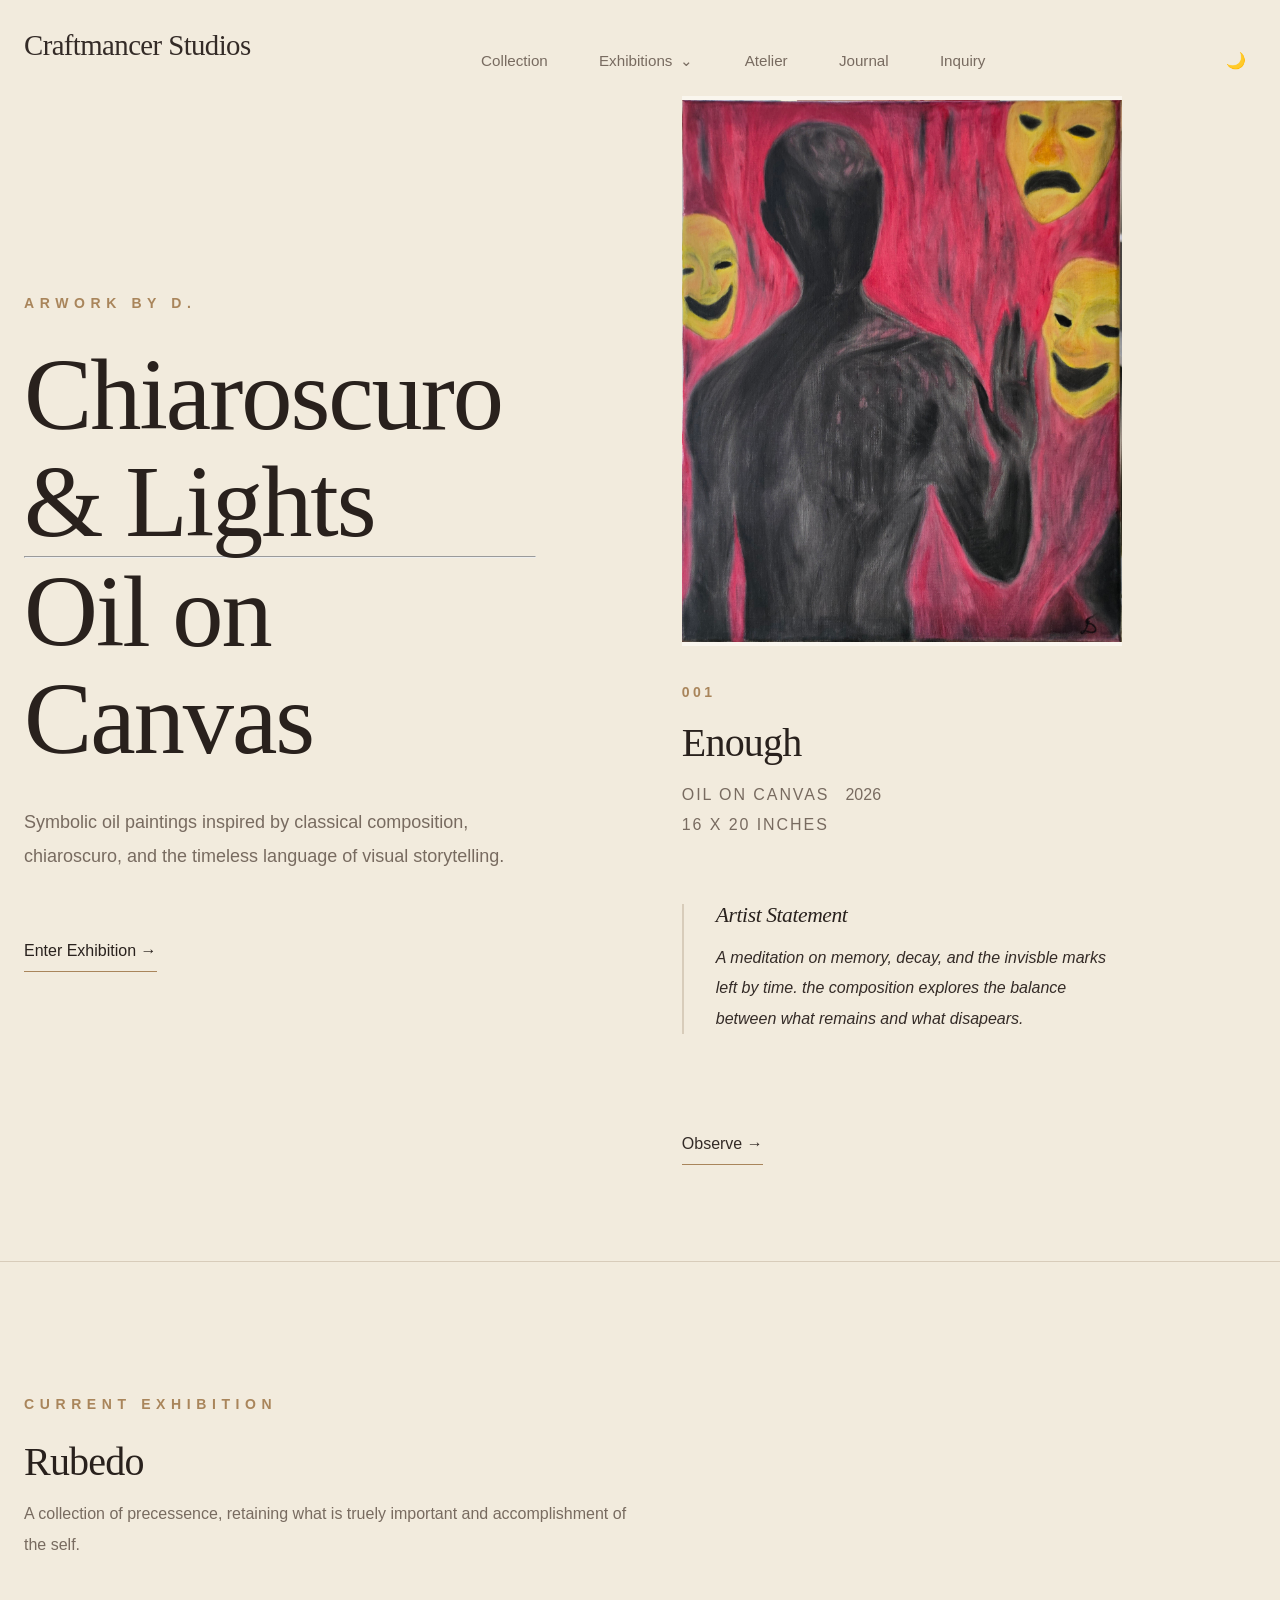
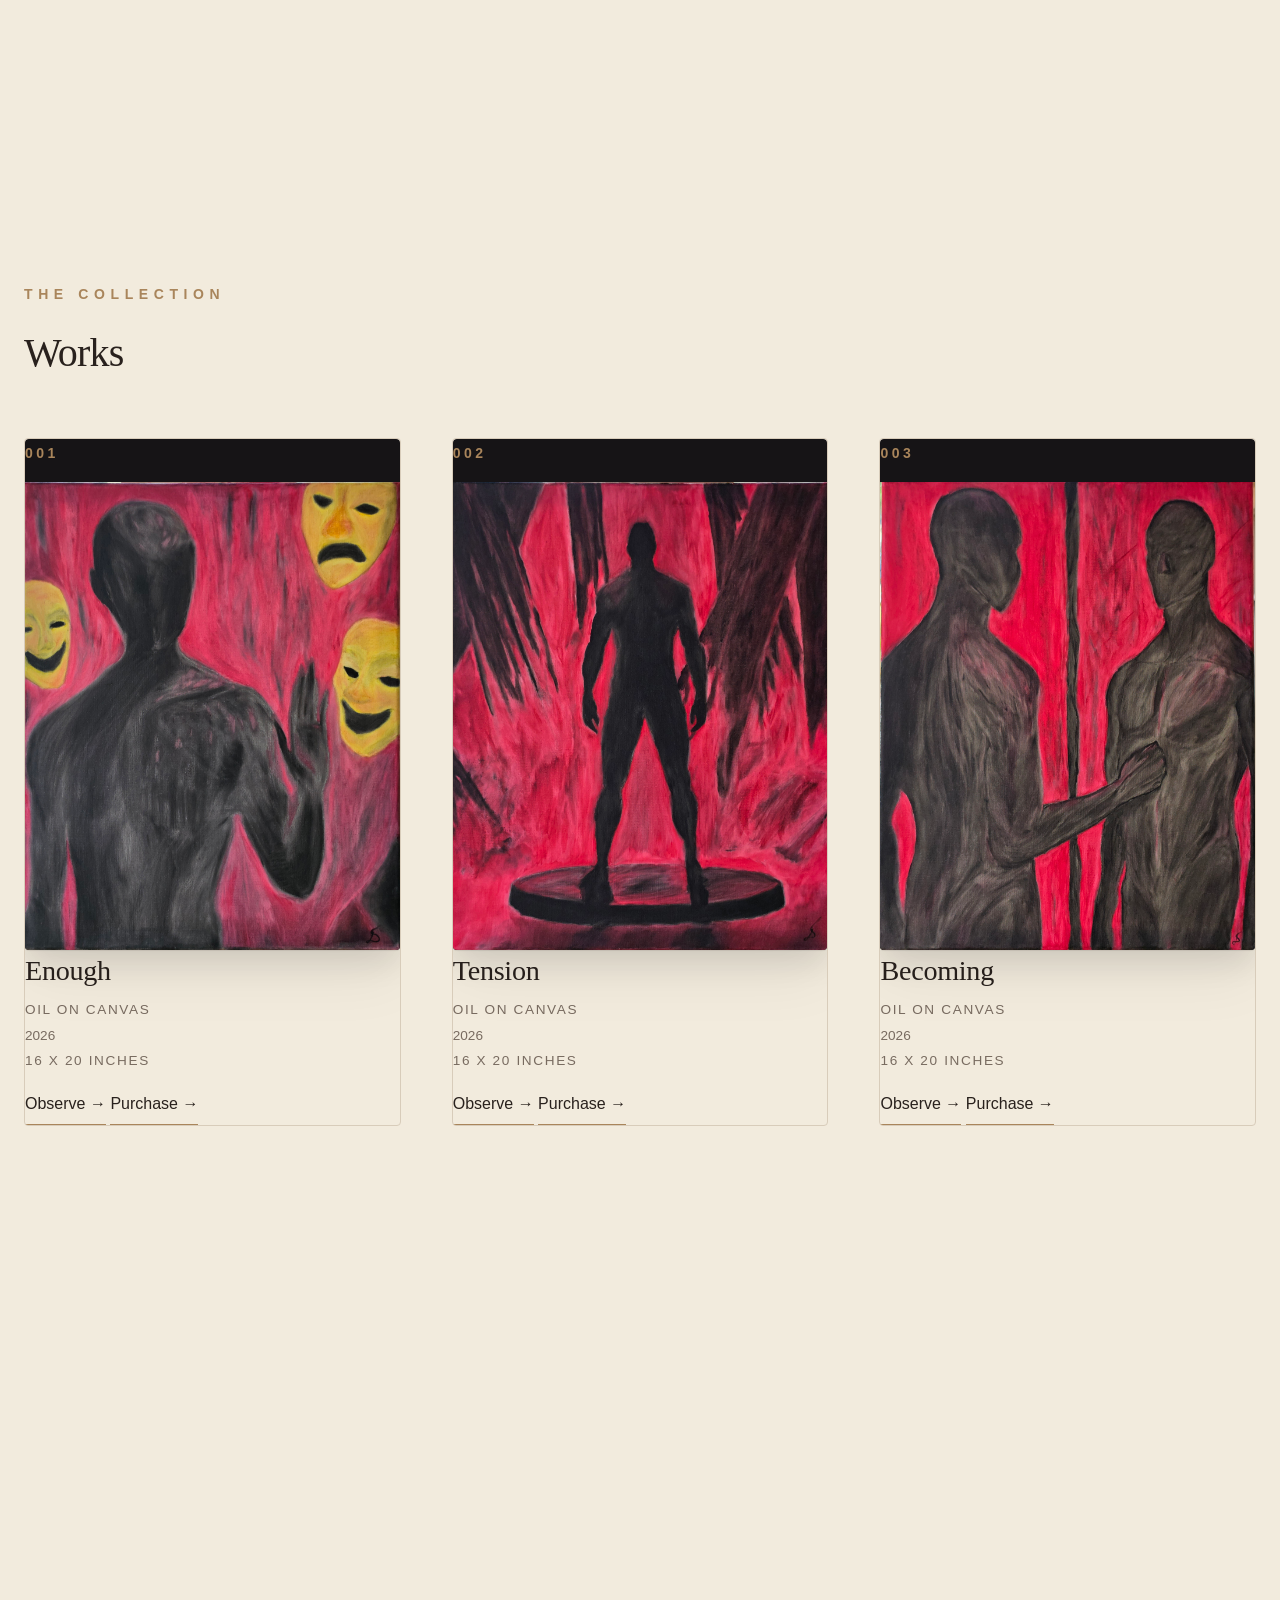
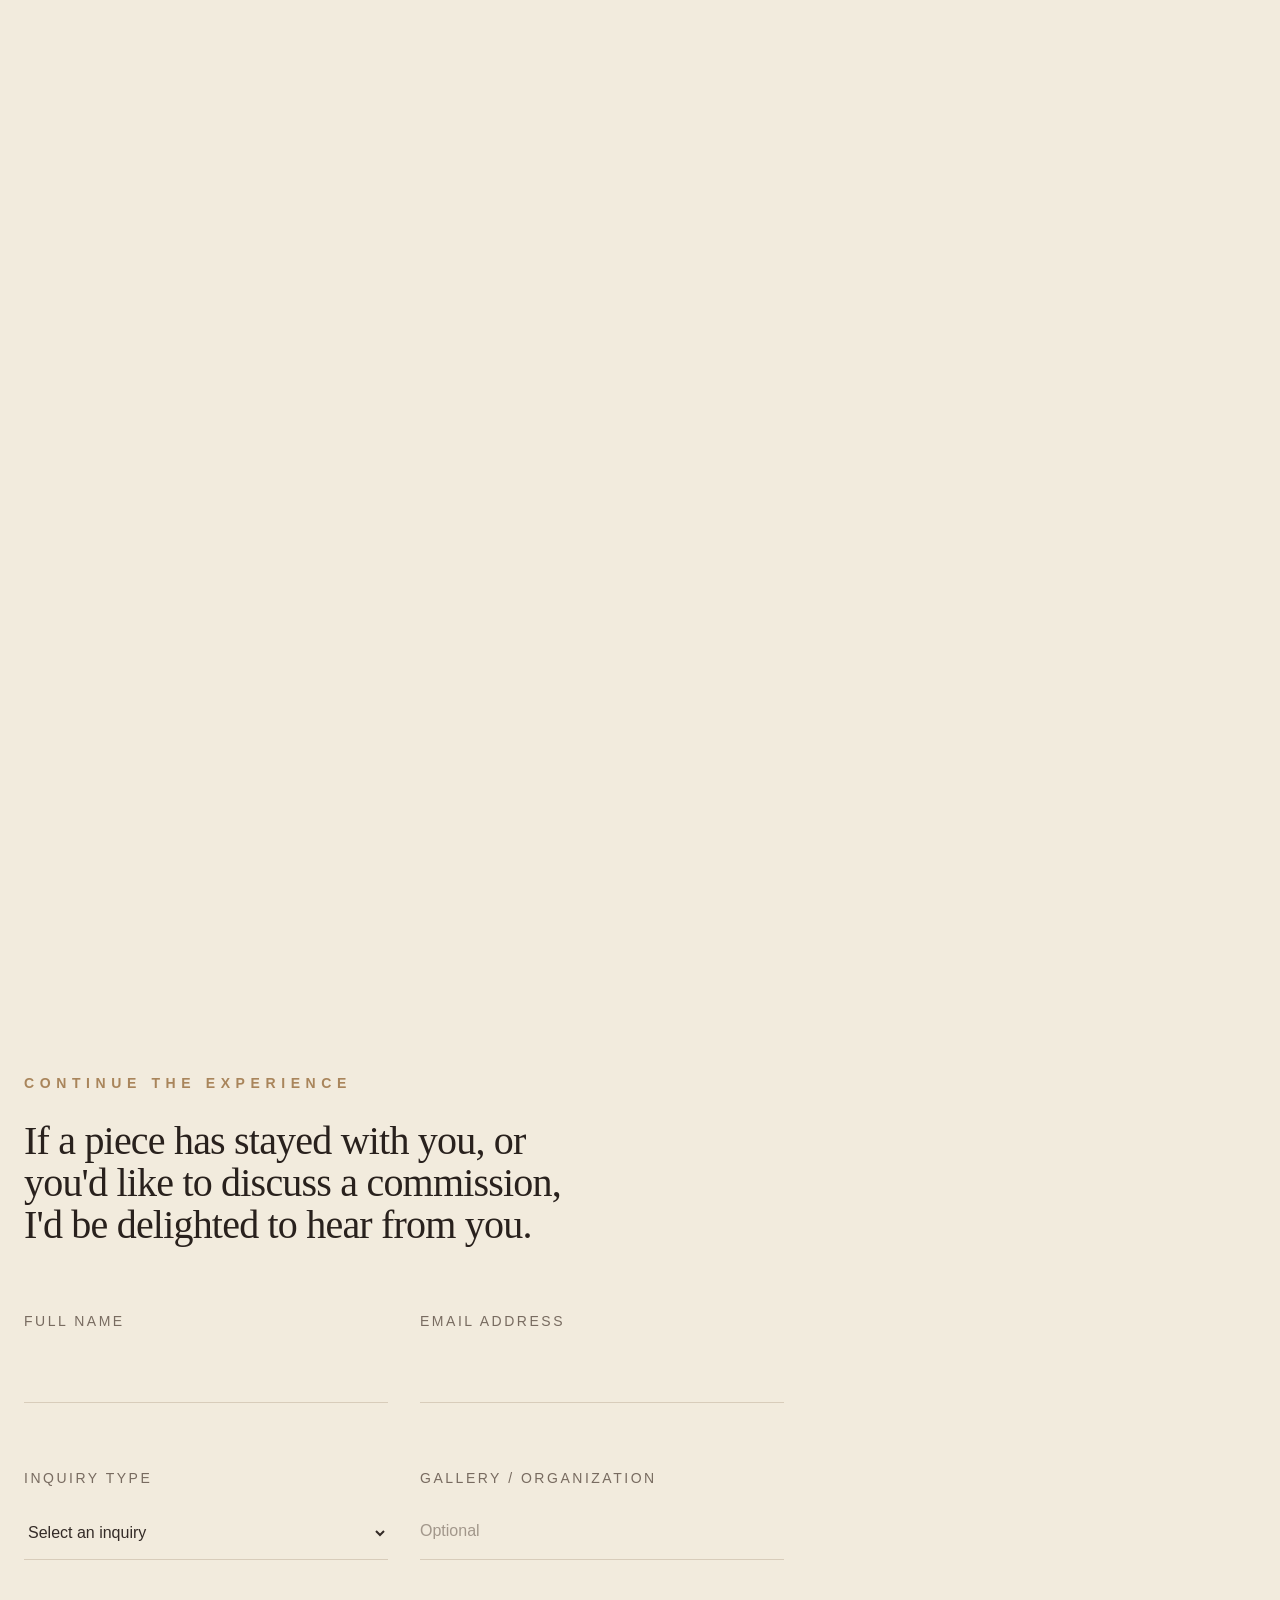
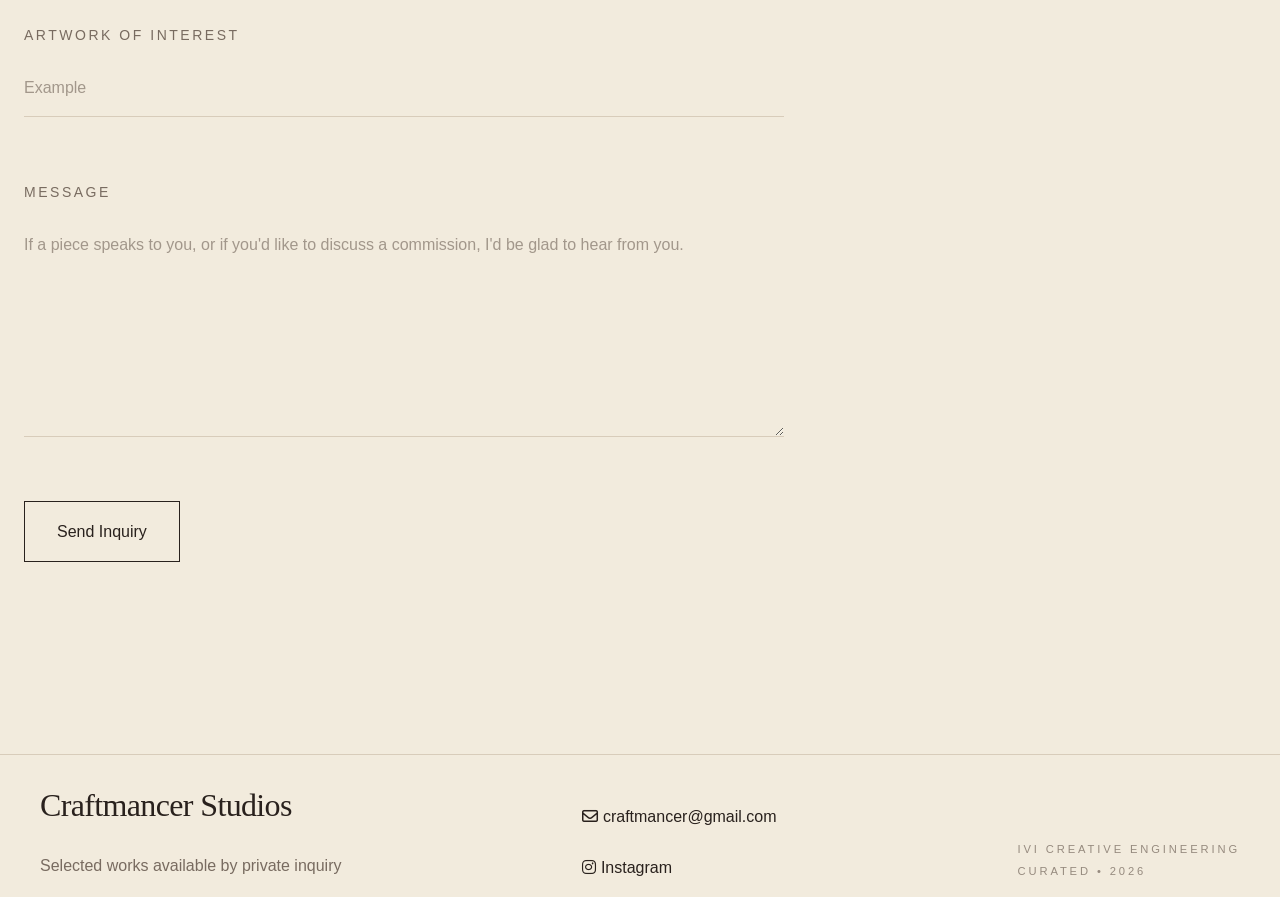
==== index.html @ e589e78c "replaced entire section with rectefied arrival and database drive data secitons. it was missing corr" ====
<!DOCTYPE html>
<html lang="en">
<head>
    <meta charset="UTF-8">
    <meta name="viewport" content="width=device-width, initial-scale=1.0">
    <title>Craftmancer Studios</title>

    <meta
        name="description"
        content="Craftmancer Studios is a digital atelier presenting symbolic oil paintings, chiaroscuro studies, and timeless visual compositions."
        >

        <meta rel="theme-color" content="#edede9">

        <link rel="preconnect" href="https://fonts.googleapis.com">
        <link
        rel="preconnect"
        ref="https:fonts.gstatic.com"
        crossorigin
        >

        <link rel="icon" href="./assets/favicon.png">

        <link
            href="https://fonts.googleapis.com/css2?family=Cormorant+Garamond:wght@300;400;500;600;700&family=Inter:wght@300;400;500;600&display=swap"
            re="stylesheet">

            <link rel="stylesheet" href="style.css">

            <!-- Font Awsome CDN -->

            <link rel="stylesheet"
            href="https://cdnjs.cloudflare.com/ajax/libs/font-awesome/6.5.1/css/all.min.css" >

</head>
<body>

<!-- Header Navigation -->

<header class="site-header">

    <nav
    class="navigation container"
    aria-label="Primary Navigation"
>

    <a href="#" class="logo">
        Craftmancer Studios
    </a>


    <ul
        class="nav-links"
        id="primary-navigation"
    >

        <li>
            <a href="#collection">
                Collection
            </a>
        </li>

        <!-- Nav Exhibitinos Drop Down-->
        <li class="nav-dropdown">

            <button
                type="button"
                class="nav-dropdown-toggle"
                aria-expanded="false"
                aria-controls="exhibition-dropdown"
            >
                Exhibitions
                <span aria-hidden="true">⌄</span>
            </button>

            <ul
                class="nav-dropdown-menu"
                id="exhibition-dropdown"
                hidden
            >
            </ul>

        </li>


        <li>
            <a href="#atelier">
                Atelier
            </a>
        </li>

        <li>
            <a href="#journal">
                Journal
            </a>
        </li>

        <li>
            <a href="#inquiry">
                Inquiry
            </a>
        </li>

    </ul>


    <div class="navigation-actions">

        <button
            class="menu-toggle"
            type="button"
            aria-label="Open navigation menu"
            aria-expanded="false"
            aria-controls="primary-navigation"
        >
            <span aria-hidden="true">☰</span>
        </button>


        <button
            class="theme-toggle"
            type="button"
            aria-label="Switch to dark mode"
        >
            🌙
        </button>

    </div>

</nav>

</header>

<main>

    <!-- Arrival -->

<section class="arrival" aria-labelledby="arrival-title">

    <div class="container arrival-layout">

        <!-- Studio Introduction -->

        <div class="arrival-content">

            <p class="eyebrow">
                Arwork By D.
            </p>

            <h1 id="arrival-title">
                Chiaroscuro
                <br>
                &amp; Lights
                <br>
                <hr>
                <span>Oil on Canvas</span>
            </h1>

            <p class="intro">
                Symbolic oil paintings inspired by classical composition,
                chiaroscuro, and the timeless language of visual storytelling.
            </p>

            <a
                href="#collection"
                class="text-link"
            >
                Enter Exhibition →
            </a>

        </div>

        <!-- Database-Driven Featured Artwork -->

        <div class="featured-work">

            <article
                class="featured-piece artwork-entry"
                id="featured-artwork"
            >

                <figure class="artwork-image">

                    <img
                        src=""
                        alt=""
                        loading="lazy"
                    >

                </figure>

                <div class="artwork-details">

                    <p class="catalog-number"></p>

                    <h2 id="featured-title"></h2>

                    <p class="artwork-meta">

                        <span class="medium"></span>

                        <span class="year"></span>

                    </p>

                    <p class="dimensions"></p>

                    <aside class="artist-statement">

                        <h3>
                            Artist Statement
                        </h3>

                        <p></p>

                    </aside>

                    <button
                        type="button"
                        class="text-link observe-work"
                    >
                        Observe →
                    </button>

                </div>

            </article>

        </div>

    </div>

</section>

<!-- Current Exhibition -->

    <section class="exhibition" aria-labelledby="exhibition-title">

        <div class="container">

            <header class="section-header">

                <p class="eyebrow">
                    Current Exhibition
                </p>

                <h2 id="exhibition-title">
                    Rubedo
                </h2>

                <p>
                    A collection of precessence,
                    retaining what is truely important and
                    accomplishment of the self.
                </p>

            </header>

        </div>

    </section>

    <!-- Collection -->

    <section id="collection" class="collection" aria-labelledby="collection-title" >

        <div class="container">

            <header class="section-header">

                <p class="eyebrow">
                    The Collection
                </p>

                <h2 id="collection-title">
                    Works
                </h2>

            </header>

            <!-- Artwork cards are generated by script.js -->
            <div class="collection-grid"></div>

        </div>

        </section>

        <!-- Atelier -->

        <section id="atelier" class="atelier" aria-labelledby="atelier-title" >

            <div class="container split-layout">

                <figure>

                    <img
                        src="./assets/images/AterilerDemo.jpeg"
                        alt="Artist studio with natural light"
                        loading="lazy"
                    >

                </figure>


                <div>

                    <p class="eyebrow">
                        The Atelier
                    </p>

                    <h2 id="atelier-title">
                        Where light meets chiaroscuro symbolism.
                    </h2>

                    <p>
                        Craftmancer Studios explores the relationship
                        between human experience, classical technique,
                        and visual storytelling.

                        Each composition begins with observation,
                        patience, and intention.
                    </p>

                </div>

            </div>

            </section>

            <!-- Digital Exhibition Viewer -->

            <div class="exhibition-viewer" role="dialog" aria-modal="true" aria-hidden="true" aria-labelledby="viewer-title" >

                <button
                    class="viewer-close"
                    type="button"
                    aria-label="Close artwork viewer"
                >
                    ×
                </button>


                <button
                    class="viewer-prev"
                    type="button"
                    aria-label="Previous artwork"
                >
                    ←
                </button>


                <figure class="viewer-artwork">

                    <img
                        src=""
                        alt=""
                    >


                    <figcaption>

                        <h2
                            class="viewer-title"
                            id="viewer-title"
                        ></h2>


                        <p class="viewer-medium"></p>


                        <p class="viewer-description"></p>


                        <div class="viewer-inquiry">

                            <a
                                href="#"
                                class="text-link purchase-link viewer-purchase"
                                target="_blank"
                                rel="noopener noreferrer"
                            >
                                Purchase →
                            </a>


                            <a
                                href="#inquiry"
                                class="text-link inquiry-link"
                            >
                                Own This Piece
                            </a>

                        </div>

                    </figcaption>

                </figure>


                <button
                    class="viewer-next"
                    type="button"
                    aria-label="Next artwork"
                >
                    →
                </button>

                </div>

        <!-- Practice -->

        <section class="practice" aria-labelledby="practice-title" >

            <div class="container">

                <header class="section-header">

                    <p class="eyebrow">
                        Practice
                    </p>

                    <h2 id="practice-title">
                        Artistic Disciplines
                    </h2>

                </header>


                <ul class="practice-list">

                    <li>
                        Oil Painting
                    </li>

                    <li>
                        Chiaroscuro
                    </li>

                    <li>
                        Symbolism
                    </li>

                    <li>
                        Classical Studies
                    </li>

                </ul>

            </div>

            </section>

    <!-- Journal -->

    <section id="journal" class="journal" aria-labelledby="journal-title" >

        <div class="container">

            <header class="section-header">

                <p class="eyebrow">
                    Journal
                </p>

                <h2 id="journal-title">
                    Studio Notes
                </h2>

            </header>


            <div class="journal-grid">

                <article>

                    <h3>
                        On Light
                    </h3>

                    <p>
                        Exploring contrast, atmosphere,
                        and visual perception.
                    </p>

                </article>


                <article>

                    <h3>
                        On Silence
                    </h3>

                    <p>
                        The relationship between absence
                        and meaning.
                    </p>

                </article>


                <article>

                    <h3>
                        On Composition
                    </h3>

                    <p>
                        The structure behind symbolic imagery.
                    </p>

                </article>

            </div>

        </div>

        </section>

        <!-- Contact / Inquiry -->

        <section id="inquiry" class="inquiry" aria-labelledby="inquiry-title" >

            <div class="container">

                <header class="section-header">

                    <p class="eyebrow">
                        Continue the Experience
                    </p>

                    <h2 id="inquiry-title">
                        If a piece has stayed with you,
                        or you'd like to discuss a commission,
                        I'd be delighted to hear from you.
                    </h2>

                </header>


                <form
                    class="contact-form"
                    action="https://formspree.io/f/xdabpana"
                    method="POST"
                >

                    <input
                        type="hidden"
                        name="_subject"
                        value="New Inquiry — Craftmancer Studios"
                    >

                    <input
                        type="hidden"
                        name="_language"
                        value="en"
                    >


                    <div class="form-row">

                        <div class="form-group">

                            <label for="name">
                                Full Name
                            </label>

                            <input
                                type="text"
                                id="name"
                                name="name"
                                autocomplete="name"
                                required
                            >

                        </div>


                        <div class="form-group">

                            <label for="email">
                                Email Address
                            </label>

                            <input
                                type="email"
                                id="email"
                                name="email"
                                autocomplete="email"
                                required
                            >

                        </div>

                    </div>


                    <div class="form-row">

                        <div class="form-group">

                            <label for="inquiry-type">
                                Inquiry Type
                            </label>

                            <select
                                id="inquiry-type"
                                name="Inquiry Type"
                                required
                            >

                                <option value="">
                                    Select an inquiry
                                </option>

                                <option value="Commission Request">
                                    Commission Request
                                </option>

                                <option value="Gallery Exhibition">
                                    Gallery Exhibition
                                </option>

                                <option value="Collaboration">
                                    Collaboration
                                </option>

                                <option value="General Inquiry">
                                    General Inquiry
                                </option>

                            </select>

                        </div>


                        <div class="form-group">

                            <label for="organization">
                                Gallery / Organization
                            </label>

                            <input
                                type="text"
                                id="organization"
                                name="organization"
                                placeholder="Optional"
                            >

                        </div>

                    </div>


                    <div class="form-group">

                        <label for="artwork">
                            Artwork of Interest
                        </label>

                        <input
                            type="text"
                            id="artwork"
                            name="artwork"
                            placeholder="Example"
                            readonly
                        >

                    </div>


                    <div class="form-group">

                        <label for="message">
                            Message
                        </label>

                        <textarea
                            id="message"
                            name="message"
                            rows="7"
                            placeholder="If a piece speaks to you, or if you'd like to discuss a commission, I'd be glad to hear from you."
                            required
                        ></textarea>

                    </div>


                    <button
                        type="submit"
                        class="contact-submit"
                    >
                        Send Inquiry
                    </button>

                </form>

            </div>

        </section>

</main>

<!-- Footer -->

<footer class="site-footer">

    <div class="container footer-inner">


        <div class="footer-main">

            <h2 class="footer-logo">
                Craftmancer Studios
            </h2>

            <p class="footer-copy">
                Selected works available by private inquiry
            </p>

        </div>


        <div class="footer-contact">

            <a
                href="mailto:craftmancer@gmail.com"
                class="footer-email"
            >
                <i class="fa-regular fa-envelope"></i>
                craftmancer@gmail.com
            </a>


            <a
                href="https://instagram.com/craftmancerstudios"
                class="footer-social"
                target="_blank"
                rel="noopener noreferrer"
            >
                <i class="fa-brands fa-instagram"></i>
                Instagram
            </a>

        </div>


        <div class="footer-signature">

            <p class="engineering">
                IVI Creative Engineering
            </p>

            <p class="edition">
                Curated • 2026
            </p>

        </div>

    </div>

    </footer>

    <script src="https://cdn.jsdelivr.net/npm/@supabase/supabase-js@2"></script>
    <script src="./supabase-test.js"></script>
    <script src="script.js"></script>

    <!-- ================================================== END OF EXHIBITION Thank you for visiting Craftmancer Studios. ================================================== -->

    </body>

    </html>
---- style.css ----
/* =====================================================

    CRAFTMANCER STUDIOS
    Digital Exhibition Stylesheet
    Version 2.0

    ----------------------------------------------------

    Every visual decision should support the artwork.

    Nothing should compete for attention.

    Light guides the eye.
    Shadow creates depth.
    Space encourages reflection.

    The visitor should leave with the same feeling
    as quietly exiting a gallery.

    Crafted by

    IVI Creative Engineering

===================================================== */

/* =====================================================
    {kept for tempalte usage}
   ARTISTIC SHAM
   Natural Light Atelier
   Main Stylesheet
===================================================== */


/* =====================================================
   FOUNDATIONS

   The visual language draws inspiration from
   museum walls, natural linen, aged paper,
   charcoal, and classical oil paintings
   illuminated by soft daylight.

   These variables establish the atmosphere
   carried throughout the exhibition.
===================================================== */



/* =====================================================
   VARIABLES
===================================================== */

:root {

    /* ==========================================
       MATERIAL PALETTE
    ========================================== */

    /* Colors */

    /* Museum Wall */
    --bg: #F2EBDD;

    /* Soft Ivory */
    --surface: #FAF6EE;

    /* Aged Limestone */
    --surface-alt: #E5D9C8;

    /* Deep Walnut Ink */
    --text: #342B27;

    /* Muted Graphite */
    --text-light: #786B60;

    /* Dark Walnut */
    --heading: #29211D;

    /* Antique Bronze */
    --accent: #A9855B;

    /* Weathered Bronze */
    --accent-hover: #8D6B4D;

    /* Natural Frame */
    --border: #D8CCBA;


    /* ==========================================
       TYPOGRAPHY
    ========================================== */

    --font-heading:
        "Cormorant Garamond",
        serif;

    --font-body:
        "Inter",
        sans-serif;


    /*
        Modular Type Scale

        Calm hierarchy.

    */

    --fs-xs: .875rem;
    --fs-sm: 1rem;
    --fs-md: 1.125rem;
    --fs-lg: 1.5rem;
    --fs-xl: 2.5rem;
    --fs-display: clamp(3.5rem, 8vw, 6.5rem);

    /* ==========================================
       SPACING SYSTEM

       Spacious layouts encourage contemplation.
    ========================================== */

    --space-xs: .5rem;
    --space-sm: 1rem;
    --space-md: 2rem;
    --space-lg: 4rem;
    --space-xl: 8rem;
    --space-xxl: 12rem;

    /* ==========================================
       LAYOUT
    ========================================== */

    --container: 1280px;

    --content-width: 760px;

    --reading-width: 68ch;



    /* ==========================================
       MOTION

       Movement should feel patient.
       Never hurried.
    ========================================== */

    --transition-fast: 250ms ease;

    --transition:
        400ms ease;

    --transition-slow:
        700ms ease;

        /* ==========================================
       ELEVATION

       Paintings possess weight.
       Shadows remain restrained.
    ========================================== */

    --shadow-soft:
    0 10px 30px
    rgba(34,30,34,.08);

--shadow-gallery:
    0 20px 60px
    rgba(34,30,34,.10);

    /* ==========================================
       BORDER RADIUS

       Kept intentionally subtle.
    ========================================== */

    --radius-sm: .25rem;

    --radius-md: .5rem;

}


/* =====================================================
   EVENING EXHIBITION aka DARK THEME

   The gallery after sunset.

   Preserve the warmth of the collection while
   allowing the artwork to emerge from deeper,
   quieter surroundings.

   Dark mode should never feel synthetic.
===================================================== */

[data-theme="dark"] {

    /* ==============================================
        MATERIAL PALETTE
    ================================================*/

    /* Gallery Interior */
    --bg: #1d1a20;

    /* Charcoal Canvas */
    --surface: #2a2431;

    /* Weathered Walnu */
    --surface-alt: #3b3245;

    /* Soft Linen */
    --text: #f3ede6;

    /* Aged Paper */
    --text-light: #cfc4b9;

    /* Ivory */
    --heading: #ffffff;

    /* Antique Gold */
    --accent: #d8b25c;

    /* Burnished Copper */
    --accent-hover: #bf8752;

    /* Dark Frame */
    --border: #453a52;

    /* ==========================================
       ELEVATION
    ========================================== */

    --shadow-soft:
    0 15px 40px
    rgba(0,0,0,.30);

    --shadow-gallery:
    0 30px 80px
    rgba(0,0,0,.45);

}




/* =====================================================
   CANVAS PREPARATION aka RESET

   Establish a predictable Foundaiton before the exhibit
   begins.

   Remove browser inconsistencies while preserving
   accesibility and natural document flow.
===================================================== */

*,
*::before,
*::after {

    margin: 0;
    padding: 0;

    box-sizing: border-box;

}

html {

    scroll-behavior: smooth;
    -webkit-text-size-adjust: 100%;

}

body {

    min-height: 100vh;

    background: var(--bg);

    color: var(--text);

    font-family: var(--font-body);

    font-size: var(--fs-sm);

    line-height: 1.7;

    text-rendering: optimizeLegibility;

    -webkit-font-smoothing: antialiased;

    -moz-osx-font-smoothing: grayscale;

    overflow-x: hidden;

}

body.viewer-open {

    overflow: hidden;
}

img,
picture {
    display: block;

    max-width: 100%;

    height: auto;
}

svg {

    display: block;
}

a {
    color: inherit;

    text-decoration: none;
}

button,
input,
select,
textarea {

    font: inherit;

    color: inherit;

    background: none;

    border: none;

}

button {

    cursor: pointer;

}

textarea {

    resize: vertical;
}

ul,
ol {

    list-style: none;
}


/* =====================================================
   TYPOGRAPHY

   Typography establishes the rhythem of the exhibition.

   Classical serif headings provide elegance and
   permanance, while restrained sans-serif body copy
   offers clarity without competing for attention.

   Every line should encourage the visitor to slow down.
===================================================== */


h1,
h2,
h3,
h4 {

    font-family: var(--font-heading);

    color: var(--heading);

    font-weight: 500;

    line-height: 1.05;

    letter-spacing: -.02em;

    text-wrap: balance;

}



h1 {

    font-size: var(--fs-display);

    max-width: 10ch;

}



h2 {

    font-size: var(--fs-xl);

    margin-bottom: var(--space-sm);

}



h3 {

    font-size: var(--fs-lg);

}


/* ==========================================
   BODY COPY
========================================== */


p {

    max-width: var(--reading-width);

    color: var(--text-light);

    font-size: var(--fs-sm);

    line-height: 1.9;

}


/* ==========================================
   SMALL TEXT
========================================== */

small {

    font-size: var(--fs-xs);

    color: var(--text-light);

}



/* ==========================================
   EXHIBITION LABELS
========================================== */

.eyebrow {

    display: inline-block;

    color:var(--accent);

    font-weight: 600;

    letter-spacing:.35rem;

    font-size: var(--fs-xs);

    margin-bottom:1.5rem;

    text-transform: uppercase;

}

/* ==========================================
   LINKS
========================================== */

a {

    transition:

        color var(--transition),

        opacity var(--transition);

}

a:hover {

    color: var(--accent);
}





/* ==========================================
   TEXT SELECTION
========================================== */

::selection {
    background: var(--accent);

    color: var(--heading);
}


/* ==========================================
   CATALOG DETAILS

   Quiet supporting information inspired by
   museum placards.
========================================== */

.catalog-number,
.medium,
.dimensions,
.viewer-medium {

    font-size: var(--fs-xs);

    letter-spacing: .12em;

    text-transform: uppercase;

    color: var(--text-light);

}

.artist-statement {

    font-style: italic;

    color: var(--text);

    border-left: 2px solid var(--border);

    padding-left: var(--space-md);
}



/* =====================================================
   LAYOUT

   Establish the physcial rythem of the exhibition.

   Generous spacing, restrained widths, and
   thoughtful aligment allow each section to
   breathe without competing for attention.

   The layout should feel architectural rather
   than decorative.
===================================================== */


/* ==========================================
   CONTAINER

   Every exhibition shares the same visual frame.
========================================== */

.container {

    width:min(
        calc(100% - 3rem),
        var(--container)
    );

    margin-inline: auto;

}



/* ==========================================
   SECTION RHYTHM

   Space is part of the exhibition.
   Every section deserves room to breathe.
========================================== */

section {

    position: relative;

    padding: var(--space-xl) 0;

}

/*

Certain sections deserve additional breathing room.

*/

.arrival,
.inquiry {

    padding-block: var(--space-xxl)
}


/*

The Disclosing signature should quietly
dissolve into the end of the page.

*/

.site-footer {

    padding: var(--space-sm)
    0
    var(--space-sm);

}


/* ==========================================
   SECTION HEADERS
========================================== */

.section-header {

    margin-bottom: var(--space-lg);

    max-width: 42rem;

}

.section-header h2 {

margin-bottom: var(--space-sm);

}



/* ==========================================
   READING WIDTH

   Long-form text should remain comfortable
   regardless of screen size.
========================================== */

.intro,
.artist-statement p,
.journal p,
.contact-subtext {

    max-width: var(--reading-width);

}


/* ==========================================
   SPLIT LAYOUT

   Used where artwork and narrative exist
   together in equal conversation.
========================================== */

.split-layout {

    display:grid;

    grid-template-columns:

        repeat(2, minmax(0,1fr));

    gap: clamp(
        3rem,
        6vw,
        8rem
    );

    align-items: center;

}



/* ==========================================
   GRID HELPERS
========================================== */

.collection-grid,
.journal-grid {

    display: grid;

    gap: var(--space-lg);
}


/* ==========================================
   CONTENT FLOW

   Consistent vertical rhythm throughout
   the exhibition.
========================================== */

.container > * + * {

    margin-top: var(--space-md);
}





/* =====================================================
   NAVIGATION

   Quiet guidance.

   The navigation remains present without
   competing for the exhibition itself.

   It should feel archetectural rather than
   decorative. Always available never demanding.
===================================================== */




/* ==========================================
   SITE HEADER
========================================== */

.site-header {

    position:fixed;

    inset: 0 0 auto 0;

    z-index:1000;

    transition:

    background-color var(--transition),

    border-color var(--transition),

    backdrop-filter var(--transition);

}


/*
    The header quietly separates itself
    from the artwork as the visitor scrolls.
*/

.site-header.scrolled {
    background:

        color-mix(
            in srgb,
            var(--bg) 88%,
            transparent
        );

        backdrop-filter: blur(18px);

        border-bottom: 1px solid var(--border);
}



/* ==========================================
   NAVIGATION CONTAINER
========================================== */

.navigation {

    display: flex;

    justify-content: space-between;

    min-height: 90px;

    align-items:center;

}


/* ==========================================
   BRAND SIGNATURE
========================================== */

.logo {

    font-family: var(--font-heading);

    font-size: clamp(
        1.8rem,
        2vw,
        2.3rem
    );

    font-weight: 500;

    letter-spacing: -.02em;



}

.logo:hover {

    color: var(--accent);

}


/* ==========================================
   PRIMARY NAVIGATION
========================================== */

.nav-links {

    display:flex;

    align-items: center;

    gap: clamp(
        2rem,
        4vw,
        3.5rem
    );

}



.nav-links a {

    position: relative;

    color: var(--text-light);

    font-size: .95rem;


}


.nav-links a:hover {

    color: var(--heading);

}



/*
    A restrained udnderline inspired by
    gallery labels.

*/

.nav-links a::after {

    content:"";

    position:absolute;

    left: 0;

    bottom: -.5rem;

    width:0;

    height:1px;

    background:var(--accent);

    transition:var(--transition);

}



.nav-links a:hover::after,
.nav-links a:focus-visible::after {

    width:100%;

}

.navigation-actions {

    display: flex;

    align-items: center;

    gap: .75rem;
}


/* ==========================================
   EXHIBITION NAVIGATION DROPDOWN
========================================== */

.nav-dropdown {

    position: relative;

}

.nav-dropdown-toggle {

    display: flex;

    align-items: center;

    gap: .5rem;

    color: var(--text-light);

    font-size: .95rem;

    cursor: pointer;

    transition: color var(--transition);

}

.nav-dropdown-toggle:hover {

    color: var(--accent);

}

.nav-dropdown-menu {

    position: absolute;

    top: calc(100% + 1rem);

    left: 0;

    min-width: 240px;

    padding: .75rem 0;

    background: var(--bg);

    border: 1px solid var(--border);

    box-shadow: 0 12px 30px rgba(0, 0, 0, .12);

    z-index: 1000;

}

.nav-dropdown-menu[hidden] {

    display: none;

}

.nav-dropdown-menu li {

    list-style: none;

}

.nav-dropdown-menu a {

    display: block;

    padding: .7rem 1.25rem;

    color: var(--text-light);

    font-size: .9rem;

    transition:
        color var(--transition),
        background-color var(--transition);

}

.nav-dropdown-menu a:hover {

    color: var(--accent);

    background-color: rgba(0, 0, 0, .04);

}

.nav-dropdown-menu .view-all-exhibitions {

    margin-top: .5rem;

    padding-top: 1rem;

    border-top: 1px solid var(--border);

}


/* ==========================================
   MOBILE TOGGLE

   Hidden until smaller viewports.
========================================== */

.menu-toggle,
.theme-toggle {
    display: grid;

    place-items: center;

    width: 2.5rem;
    height: 2.75rem;

    color: var(--heading);

    border: 1px solid transparent;
    transition:
        color var(--transition),
        border-color var(--transition),
        background-color var(--transition);

}

.menu-toggle {

    display: none;

    font-size: 1.35rem;
}

.theme-toggle {

    font-size: 1rem;
}

.menu-toggle:hover,
.theme-toggle:hover {

    color: var(--accent);

    border-color: var(--border);
}





/* =====================================================
   ARRIVAL / HERO

   The exhibition begins here.

   Spacious typography restrained motion,
   and generous breathing room establish the
   rhythm carried throoughout the experience.

   Nothing competes for attention.
   The artwork has not yet appeared, only a
   promise of it.
===================================================== */



/* ==========================================
   ARRIVAL SECTION
========================================== */

.arrival {


    min-height: 100vh;

    display: flex;

    align-items: center;

    padding-block: clamp(6rem, 10vh, 8rem);

}

/*
    Arrival Editorial Layout
*/

.arrival-layout {

    display: grid;

    grid-template-columns:
        minmax(0, .85fr)
        minmax(0, 1.15fr);

    align-items: center;

    gap: calmp(
        3rem,
        7vw,
        8rem
    );
}

/*
    Studio Introduction
*/


.arrival-content {

    max-width: 34rem;

}


/* ==========================================
   INTRODUCTION
========================================== */


.intro {

    margin:
        var(--space-md)
        0
        var(--space-lg);

    max-width: 38rem;

    color: var(--text-light);

    font-size: var(--fs-md);

    line-height: 1.9;

}
/*
    Prevent the general Container spacing
    from pushing the featred artwork down.
*/

.arrival-layout > .featured-work {
    display: flex;

    justify-content: center;

    min-width: 0;

    margin-top: 0;

}


/* ==========================================
   EXHIBITION INVITATION

   A restrained call forward rather than
   a traditional call-to-action.
========================================== */

.text-link {

    display: inline-flex;

    align-items: center;

    gap:.75rem;

    padding-bottom: .4rem;

    border-bottom:

        1px solid var(--accent);

    color: var(--heading);


    transition:
        gap var(--transition),

        color var(--transition),

        border-color var(--transition);

}

.text-link:hover {

    gap: 1rem;

    color: var(--accent);
}

.text-link:hover::after {

    transform:

        translateX(.35rem);

}



/* =====================================================
   CURRENT EXHIBITION

   The visitor has entered the first gallery.

   Establish context before presenting inddividual
   works. Infromation is displayed with the quiet
   confidence of a museum placard.

   Every detail suppourts the artwork without
   competing for it.
===================================================== */


/* ==========================================
   EXHIBITION
========================================== */


.exhibition {

    border-top:

        1px solid var(--border);

}


/* ==========================================
   EXHIBITION DETAILS

   Museum-style catalog information.
========================================== */

.exhibition-details {

    display:flex;

    flex-wrap:wrap;

    gap: clamp(
        2rem,
        5vw,
        5rem
    );

    margin-top: var(--space-lg);


}

.exhibition-details div {
    min-width: 12rem;

}


.exhibition-details dt {

    margin-bottom: .5rem;

    color: var(--accent);

    font-size: var(--fs-xs);

    font-weight: 600;

    text-transform: uppercase;

    letter-spacing: .2em;

}



.exhibition-details dd {

    color: var(--heading);

    font-family: var(--font-heading);

    font-size: var(--fs-lg);

}


/* =====================================================
   FEATURED ARTWORK

   The exhibition's emotional center.

   One work is given pace to stand apart from
   the collection. Typography and composition
   remain restrained, allowing the painting to
   become the primary voice.

   Every element exists to suppourt observation.
===================================================== */


/* ==========================================
   FEATURED LAYOUT
========================================== */

.featured-piece {

    display: block;

    width: 100%;
}

/*
    Featured Artwork Image
*/

.artwork-image {

    width: 100%;

    aspect-ratio: 4 / 5;

    overflow: hidden;

    background: var(--surface);
}


/*
    Arrival Featured Image
*/

.arrival-layout .featured-piece {

    width: 100%;

    max-width: 440px;

    margin-inline: auto;

}

.arrival-layout .artwork-image {

    width: 100%;

    aspect-ratio: 4 / 5;

}



/*
    Featured Artwork Details
*/

.arrival-layout .artwork-image img {

    display: block;

    width: 100%;

    height: 100%;

    object-fit: contain;

    transition: transform 900ms ease;

}

.featured-piece .artwork-details {

    padding-top: var(--space-md);
}

.featured-piece .artists-statement {

    margin: var(--space-md) 0;
}



/*
    Artowrork Interaction
    
    The painting should feel alive,
    never animated.
*/

.artwork-image:hover img {

    transform: scale(1.02);

}



/* ==========================================
   EXHIBITION LABELS
========================================== */

.catalog-number {

    display: inline-block;

    margin-bottom: var(--space-sm);

    color:var(--accent);

    font-size: var(--fs-xs);

    font-weight: 600;

    letter-spacing: .25em;

    text-transform: uppercase;

}

.artwork-meta {

    display: flex;

    flex-wrap: wrap;

    gap: .5rem 1rem;
}

.medium,
.dimensions {

    color: var(--text-light);

    font-size: var(--fs-sm);

}

/* ==========================================
   ARTIST STATEMENT

   Inspired by museum catalogue essays.
========================================== */


.artist-statement {

    margin: var(--space-lg)
    0;

}



.artist-statement h3 {

    margin-bottom:

        var(--space-sm);

    font-size:

        1.35rem;

}


.artist-statement p {

    font-style: italic;

    color: var(--text);

}




/* ==========================================
   EXHIBITION INVITATION
========================================== */

.featured-piece .text-link {

    margin-top:

        var(--space-md);

        color: var(--text);

}



/* =====================================================
   COLLECTION

   Every work deserves equal consideration.

   The grid Exists only to organize the exhibition,
   never to compete with it.

   Consistent spacing and restrained interaction
   ecourage exporation at the visitors own pace.
===================================================== */

/* ==========================================
   COLLECTION GRID
========================================== */


.collection-grid {

    display:grid;

    grid-template-columns:

        repeat(12,minmax(0,1fr));

    column-gap: clamp(2.5rem, 4vw, 5rem);

    row-gap: clamp(5rem, 8vw, 9rem);

    align-items: start;

}



/* ==========================================
   ARTWORK CARD

   Each card represents a single work.
   Nothing should distract from the painting.
========================================== */

.artwork-card {

    grid-column: span 4;

    display: flex;

    flex-direction: column;

    position: relative;

    border: 1px solid var(--border);

    border-radius: 4px;

    transition: transform 0.3s ease, border-color 0.3s ease;

    cursor: pointer;

    overflow: hidden;

}

.artwork-card:hover {
    transform: none;
    border-color: var(--accent);
  }

/* ==========================================
   PAINTING
========================================== */



.artwork-card figure {

    position: relative;

    overflow: hidden;

    background: #161416;

    border-radius: 4px;

    box-shadow:
    0 1px 1px rgba(0, 0, 0, .08),
    0 12px 30px rgba(0, 0, 0, .10),
    0 28px 60px rgba(0, 0, 0, .06);

}



.artwork-card img {

    display: block;

    width: 100%;

    aspect-ratio: 4 / 5;

    object-fit: cover;

    transition:

        transform 1100ms cubic-bezier(.22, .61, .36, 1),

        filter 900ms ease;

}


/*
    A restrained response that rewards
    closer observation
*/


.artwork-card:hover img {

    transform: scale(1.018);



    filter: brightness(.97);
}


/* ==========================================
   CATALOG INFORMATION
========================================== */


.artwork-card figcaption {

    padding-top: clamp(.25rem, .8vw, .75rem);


}



.artwork-card h3 {

    font-family: var(--font-heading);

    font-size: clamp(1.7rem, 2.2vw, 2rem);

    font-weight: 400;

    letter-spacing: -.01em;

    line-height: 1.1;

    margin: .4rem 0 .6rem;

}



.artwork-card p {

    color: var(--text-light);

    font-size: 0.85rem;

}


/* ==========================================
   EXHIBITION LINK
========================================== */

.artwork-card .text-link {

    margin-top: var(--space-sm);
}


/* =====================================================
   DIGITAL EXHIBITION VIEWER

   The visitor has stepped away from the gallery wall.

   One artwork.

   No distractions.

   Remove everything that does not deepen the
   conversation between observer and painting

   Attention is the rares from of generosity.
===================================================== */

/* ==========================================
   VIEWER CONTAINER
========================================== */

.exhibition-viewer {

    position: fixed;

    inset: 0;

    z-index: 2000;

    display: flex;

    align-items: center;

    justify-content: center;

    padding: clamp(
        2rem,
        5vw,
        4rem
    );

    background:
        rgba(18,16,20,.96);

        backdrop-filter: blur(12px);

        opacity: 0;

        visibility: hidden;

        pointer-events: none;

        transition:

            opacity var(--transition-slow),

            visibility var(--transition-slow);
}

/*
    The gallery quietly dissapers.

*/


    .exhibition-viewer.active{

        opacity: 1;

        visibility: visible;

        pointer-events: auto;

    }


/* ==========================================
   ARTWORK
========================================== */


    .viewer-artwork {

    max-width: min(
        100%,
        960px
    );

    max-height: calc(100vh - 5rem);

    text-align: center;

    }


/* ==========================================
   PAINTING
========================================== */


.viewer-artwork img{

    width: auto;

    max-height: 100%;

    max-height:72vh;

    margin-inline: auto;

    object-fit: contain;

    }



/* ==========================================
   CATALOG
========================================== */


.viewer-artwork figcaption{

    margin-top: var(--space-lg);

    }



.viewer-title{

    color: #ffffff;

    margin-bottom: .75rem;

    }



.viewer-medium{

    color: rgba(255,255,255, .75);

    margin-bottom: var(--space-sm);

}


.viewer-description {

    margin-inline: auto;

    max-width: 42rem;

    color: rgba(255,255,255, .82);

}



/* ==========================================
   VIEWER CONTROLS

   Present only when needed.

   Quiet navigation between works.
========================================== */

.viewer-prev,
.viewer-next,
.viewer-close {

    position: absolute;

    display: grid;

    place-items: center;

    width: 3rem;

    height: 3rem;

    color: rgba(255,255,255, .75);

    transition:

        color var(--transition),

        transform var(--transition);

}



.viewer-close {

    top: 2rem;

    right: 2rem;

    font-size: 2rem;

}



.viewer-prev {

    left: 2rem;

}



.viewer-next {

    right: 2rem;

}



.viewer-prev:hover,
.viewer-next:hover,
.viewer-close:hover {

    color: #ffffff;

}


/* ==========================================
   PRIVATE INQUIRY

   Revealed only after the visitor has had
   time to observe the work.
========================================== */

.viewer-inquiry {

    margin-top: var(--space-xl);

    opacity: 0;

    transform: translateY(.5rem);

    transition:

        opacity 600ms ease,

        transform 600ms ease;
}

.viewer-inquiry.visible {

    opacity: 1;

    transform: translateY(0);

}

.viewer-inquiry .text-link {

    color:
        rgba(255, 255, 255, .85);

    border-color:
        rgba(255, 255, 255, .45);

}


.viewer-inquiry .text-link:hover {

    color: var(--accent);

}



/* =====================================================
   CARD INQUIRY
===================================================== */

.artwork-card .viewer-inquiry {

    display: none;

}


/* =====================================================
   ATELIER

   Behind every finished work is a place of patience,
   observation, and quiet descipline.

   This section offers a glimpse into the enviroment
   where the exhibition begins.

   It is not a biography.
   It is an Atmosphere.

===================================================== */



/* ==========================================
   ATELIER IMAGE
========================================== */

.atelier figure {

    overflow: hidden;

    background: var(--surface);

}



.atelier img {

    display: block;

    width: 100%;

    aspect-ratio: 4 / 5;

    object-fit: cover;

    transition:

        transform 1200ms ease;

}

/*

    The studio feels alive,
    but never aniated.
*/

.atelier:hover img {

    transform: scale(1.02);
}

/* ==========================================
   ATELIER TEXT
========================================== */

.atelier .eyebrow {

    margin-bottom: var(--space-sm);

}



.atelier h2 {

    margin-bottom: var(--space-md);

}



.atelier p {

    color: var(--text-light);

    max-width: 42rem;

}







/* =====================================================
   PRACTICE

   Every finished work resets upon years of observation,
   repetition, and discipline.

   These are not services.

   They are the foundations of the atailer.
===================================================== */


/* ==========================================
   DISCIPLINES
========================================== */

.practice-list {

    display: grid;

    grid-template-columns:

        repeat(4, 1fr);

    gap: clamp(
        1.5rem,
        3vw,
        3rem
    );

}



.practice-list li {

    padding:
    var(--space-md)
    0;


    border-top:

        1px solid var(--border);

    font-family:

        var(--font-heading);

    font-size:
    clamp(
        1.5rem,
        2vw,
        2rem
        );

    color:

        var(--heading);

        transition:
            color var(--transition),
            padding-left var(--transition);

}

/*
    The discipline quietly responds
    to attention.

*/

.practice-list li:hover {

    color: var(--accent);

    padding-left: .5rem;

}





/* =====================================================
   JOURNAL
===================================================== */


.journal-grid {

    display:grid;

    grid-template-columns:

        repeat(3,1fr);

    gap:3rem;

}



.journal-grid article {

    border-top:

        1px solid var(--border);

    padding-top:2rem;

}




/* =====================================================
   INQUIRY FORM

   Every conversation begins with a genuine intrest.

   The form is intentioanally quiet, allowing the
   visitor's words to become the primary focus.

   Like the exhibition itself, nothing competes
   for attention.

   The atailer listens before it speaks.
===================================================== */


/* ==========================================
   FORM LAYOUT
========================================== */


.contact-form {

    width: min(
        100%,
        760px
    );

    display: grid;

    gap: var(--space-lg);

}

/* ==========================================
   FORM GROUP
========================================== */


.form-group {

    display: grid;

    gap: .75rem;
}


/* ==========================================
   LABELS
========================================== */

.form-group label {

    font-size: var(--fs-xs);

    letter-spacing: .18em;

    text-transform: uppercase;

    color: var(--text-light);
}



/* ==========================================
   FORM ROWS
========================================== */

.form-row {

    display: grid;

    grid-template-columns:

        repeat(2, minmax(0, 1fr));

    gap: var(--space-md);
}


/* ==========================================
   INPUTS
========================================== */

.contact-form input,
.contact-form textarea,
.contact-form select {

    width: 100%;

    background: transparent;

    border: none;

    border-bottom:

        1px solid var(--border);

    padding:

        .9rem 0;

        color: var(--text);

        transition:

        border-color var(--transition);


}


.contact-form textarea {

    resize: vertical;

    min-height: 180px;

}


/* ==========================================
   PLACEHOLDERS
========================================== */

.contact-form ::placeholder {

    color: var(--text-light);

    opacity: .65;

}



/* ==========================================
   FOCUS
========================================== */

.contact-form input:focus,
.contact-form textarea:focus,
.contact-form select:focus {

    outline: none;

    border-color: var(--accent);
}


/* ==========================================
   SUBMIT
========================================== */

.contact-submit {

    width: fit-content;

    padding:
        1rem
        2rem;

    border:

        1px solid var(--heading);

    background: transparent;

    color: var(--heading);

    cursor: pointer;

    transition:

        background var(--transition),

        color var(--transition),

        border-color var(--transition);
}


.contact-submit:hover {

    background: var(--heading);

    color: var(--bg);
}

.contact-form input[readonly]{

    color:var(--accent);

    cursor:default;

}

/* =====================================================
   FOOTER

   The final signature.

   A quiet acknoladgement that evvery detail has
   been considered.

   The exhibition ends here.

   Nothing asks for attention.

   Nothing competes with the work.


   A craftman's signature remains.
===================================================== */


/* ==========================================
   FOOTER
========================================== */

.site-footer {

    border-top: 1px solid var(--border);
}

.footer-main {
    display: flex;

    flex-direction: column;

    gap: .75rem;
}

/* ==========================================
   DIVIDER
========================================== */

.footer hr {

    border: none;

    border-top:

        1px solid var(--border);

}

/* ==========================================
   CONTENT
========================================== */

.footer-content {

    display: flex;

    flex-direction: column;

    align-items: center;

    text-align: center;

    gap: var(--space-sm);

    padding:

        var(--space-xl)
        0;

}


  /* Inner Layout */

  .footer-inner {

    max-width: 1200px;

    margin: 0 auto;

    display: flex;

    justify-content: space-between;

    align-items: flex-end;

    gap: 40px;
  }


  /* Left */

  .footer-left {
    display: flex;
    flex-direction: column;
    gap: 14px;
  }

  .footer-kicker {

    font-size: 12px;

    text-transform: uppercase;

    letter-spacing: 2px;

    color: var(--accent);

    opacity: 0.8;
  }

/* ==========================================
   LOGO
========================================== */

.footer-logo {

    font-family:

        var(--font-heading);

    font-size:

        2rem;

    font-weight: 500;

}

.footer-copy {

    color: var(--text-light);
}

.footer-contact {

    display: flex;

    flex-direction: column;

    gap: .5rem;
}

/* ==========================================
   INVITATION
========================================== */

.footer-cta {

    color: var(--text-light);

    max-width: 22rem;

}




/* ==========================================
   CONTACT
========================================== */

.footer-email {

    color: var(--heading);

    transition:

        color var(--transition);

}



.footer-email:hover,
.footer-social:hover  {

    color: var(--accent);

}

.footer-email,
.footer-social {

    color: var(--heading);
}



/* ==========================================
   SOCIAL
========================================== */

.footer-social {

    margin-top: var(--space-sm);

}



.footer-social a {

    color: var(--text-light);

    transition:

        color var(--transition);

}



.footer-social a:hover {

    color: var(--accent);

}


/* ==========================================
   SIGNATURE
========================================== */

.footer-signature {

    text-align: right;

    font-size:

        .7rem;

    letter-spacing:

        .18rem;

    text-transform:

        uppercase;

    color:

        var(--text-light);

    opacity: .75;

}

.footer-signature p {

    font-size: inherit;

    color: inherit;

    line-height: 1.6;
}


.engineering {

        margin-bottom: .25rem;
}




/* =====================================================
   SCROLL REVEAL
===================================================== */

.reveal {

    opacity: 0;

    transform: translateY(24px);

    transition: opacity 800ms ease,
                transform 800ms ease;
}


.reveal.visible {

    opacity: 1;

    transform: translateY(0);
}



/* =====================================================
   FOCUS
===================================================== */

:focus-visible {

    outline:
        2px solid var(--accent);

    outline-offset: 4px;
}

/* =====================================================
   RESPONSIVE DESIGN

   The exhibition adapts to its enviroment
   without compromising its character.

   As space becomes more intimate, the layout
   simplifies, typography breathes, and the
   visitors attention remains focused on the work.

   Nothing is removed.

   Everything is reconsidedred.
===================================================== */


/* ==========================================
   TABLETS
========================================== */

@media(max-width:900px){


    /* ------------------------------
       Navigation
    ------------------------------ */

    .nav-links {

        position: absolute;

        top: 90px;
        left: 0;
        right: 0;

        display: flex;

        flex-direction: column;

        align-items: flex-start;

        gap: 0;

        padding: 1.5rem
                 1.5rem
                 2rem;

        background: color-mix(
            in srgb,
            var(--bg) 96%,
            transparent
        );

        backdrop-filter: blur(18px);

        border-bottom: 1px solid var(--border);

        opacity: 0;

        visibility: hidden;

        pointer-events: none;

        transform: translateY(-10px);

        transition:
            opacity var(--transition),
            visibility var(--transition),
            transform var(--transition);

    }

    .nav-links.open {

        opacity: 1;

        visibility: visible;

        pointer-events: auto;

        transform: translateY(0);
    }

    .nav-links li {

        width: 100%;
    }

    .nav-links a {

        display: block;

        padding: .8rem 0;
    }

    .nav-links a::after {

        display: none;
    }

    .menu-toggle {

        display:block;

    }


    /* ------------------------------
       Layout
    ------------------------------ */

    .arrival-layout {

        grid-template-columns: 1fr;

        gap: var(--space-lg);

        max-width: 48rem;
    }


    .featured-piece,
    .split-layout {

        grid-template-columns: 1fr;

        gap: var(--space-lg);

    }



    .collection-grid {

        grid-template-columns:

            repeat(2, 1fr);

    }



    .artwork-card {

        grid-column:auto;

    }



    .practice-list {

        grid-template-columns:

            repeat(2, 1fr);

    }



    .journal-grid {

        grid-template-columns:1fr;

    }

    .form-row {

        grid-template-columns: 1fr;

    }

    /* ------------------------------
       Viewer
    ------------------------------ */

    .viewer-prev,
    .viewer-next {

        display: none;
    }

}

.footer-inner {

    grid-template-columns: 1fr 1fr;
}


.footer-signature {

    grid-column: 1 / -1;

    text-align: left;
}
/* ==========================================
   MOBILE DEVICES
========================================== */

@media(max-width: 640px){


    section {

        padding:

            var(--space-lg)
            0;

    }

    .arrival {

        padding-block: 7rem 4rem;

    }

    .inquiry {

        padding-block: calc(var(--space-xl) * 1.15);

    }


    .container {

        width:

        min(
            calc(100% - 2rem),
            var(--container)
        );

    }

    .navigation {

        min-height: 76px;

    }


    .nav-links {

        top: 76px;

    }


    /* ------------------------------
       Typography
    ------------------------------ */

    h1 {

        font-size:

            clamp(
                3rem,
                12vw,
                4.5rem
            );

    }

    h2 {

        font-size:

            clamp(
                2rem,
                7vw,
                3rem
            );

    }

    h3 {

        font-size: 1.5rem;

    }



    .eyebrow {

        letter-spacing: .22em;

    }



    /* ------------------------------
       Collection
    ------------------------------ */

    .collection-grid {

        grid-template-columns: 1fr;

    }

    .practice-list {

        grid-template-columns: 1fr;

    }

    .form-row {

        grid-template-columns: 1fr;

    }




    /* ------------------------------
       Footer
    ------------------------------ */

    .footer-inner {

        grid-template-columns: 1fr;

        gap: var(--space-md);

    }

    .footer-signature {

        grid-column: auto;

    }

    .viewer-artwork {

        max-height: calc(100vh - 3rem);

    }

    .viewer-artwork img {

        width: auto;

        max-width: 90vw;

        max-height: 72vh;

        margin-inline: auto;

        object-fit: contain;

    }

    .viewer-artwork figcaption {

        margin-top: var(--space-md);

    }

    .viewer-description {

        font-size: .9rem;

    }


    .viewer-close {

        top: 1rem;
        right: 1rem;

    }


    .footer-content {

        text-align: center;

    }

}
/* =====================================================
   REDUCED MOTION
===================================================== */

@media (prefers-reduced-motion: reduce) {

    html {

        scroll-behavior: auto;

    }


    *,
    *::before,
    *::after {

        animation-duration: .01ms !important;

        animation-iteration-count: 1 !important;

        transition-duration: .01ms !important;

        scroll-behavior: auto !important;

    }


    .reveal {

        opacity: 1;

        transform: none;

    }

}



/* =====================================================
   MOBILE EXHIBITION VIEWER
===================================================== */


@media (max-width: 640px) {

    .exhibition-viewer {
        padding: 1rem;
        align-items: center;
    }

    .viewer-artwork {
        width: auto;
        max-width: 92vw;
        max-height: 100%;
        margin-inline: auto;
    }

    .viewer-artwork img {
        width: auto;
        max-width: 92vw;
        max-height: 68vh;
        object-fit: contain;

        /* Important for touch interaction */
        touch-action: pan-y;
        user-select: none;
        -webkit-user-select: none;
        -webkit-user-drag: none;
    }

    .viewer-artwork figcaption {
        margin-top: 1rem;
        padding-inline: .5rem;
    }

    .viewer-title {
        font-size: 1.5rem;
    }

    .viewer-medium {
        font-size: .75rem;
    }

    .viewer-description {
        font-size: .875rem;
        line-height: 1.7;
        max-width: 34rem;
    }

    .viewer-close {
        top: .75rem;
        right: .75rem;

        width: 2.75rem;
        height: 2.75rem;

        font-size: 1.75rem;
        z-index: 10;
    }

}
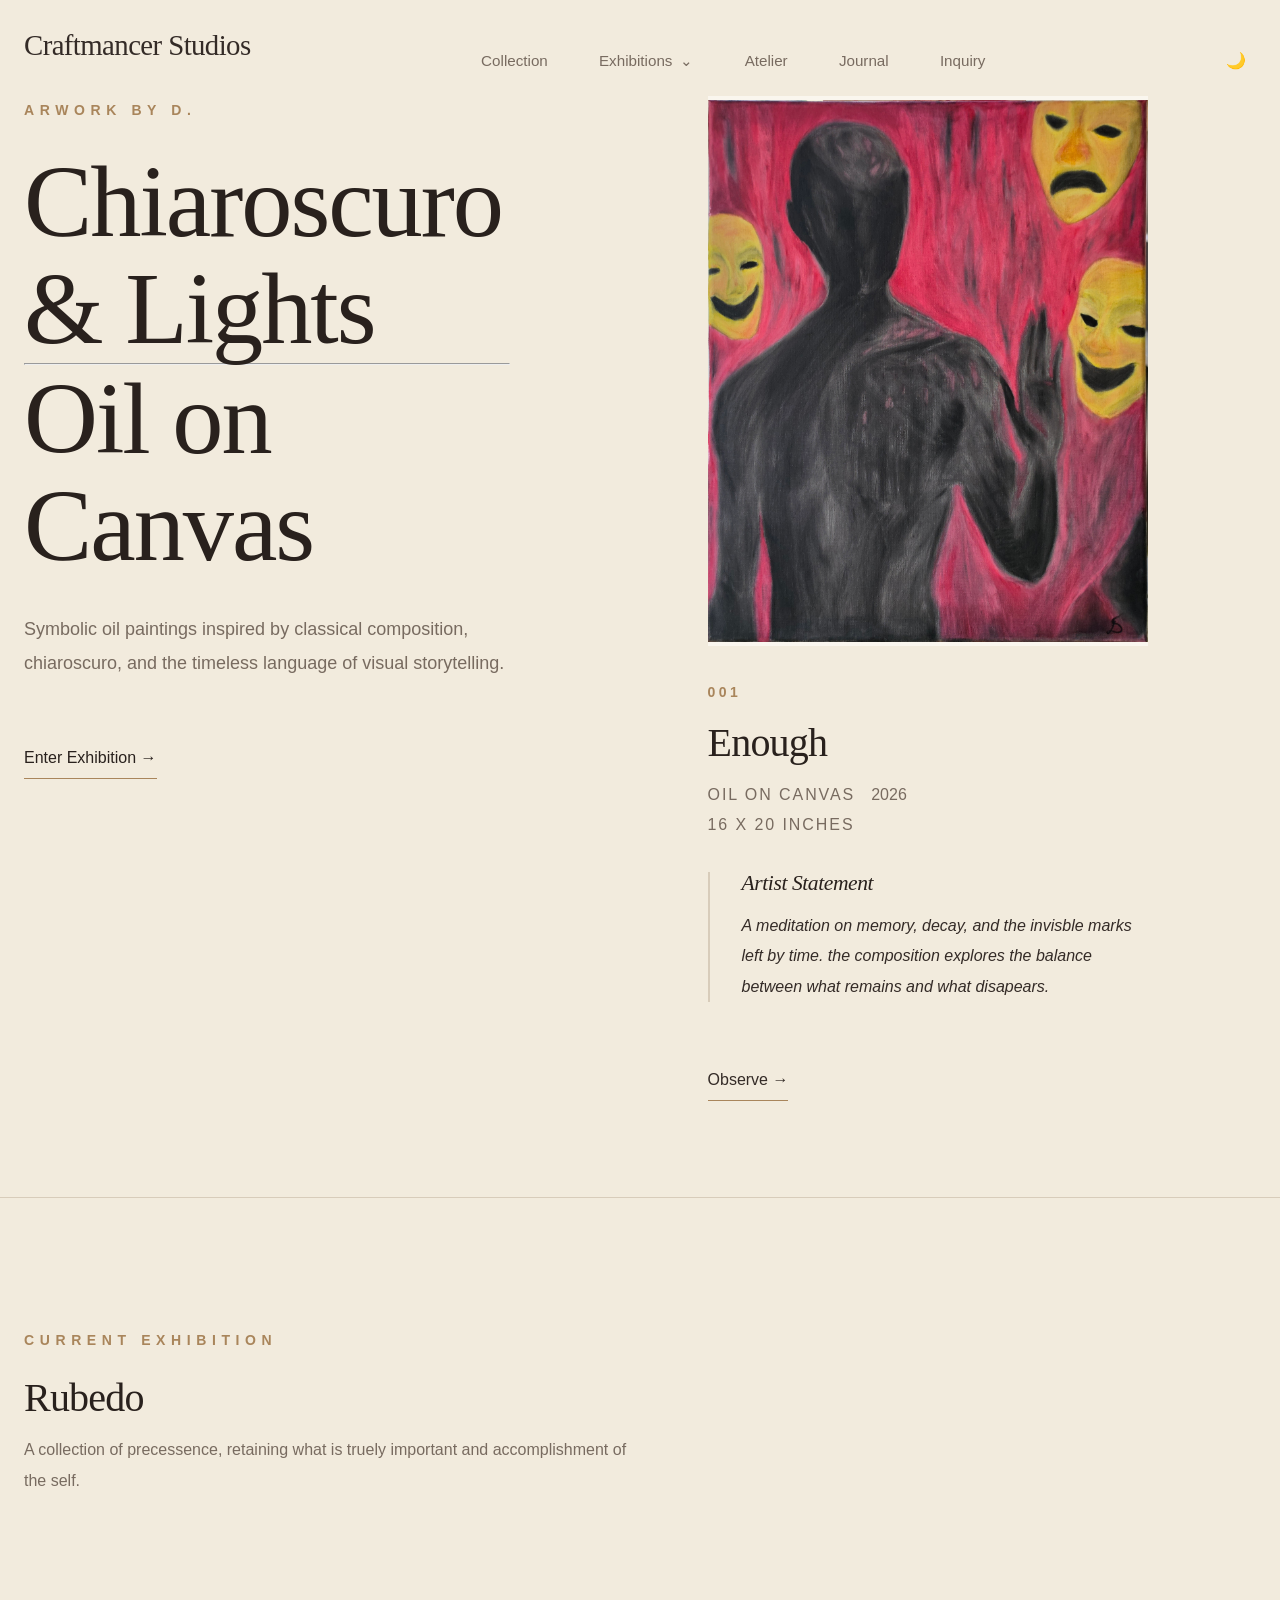
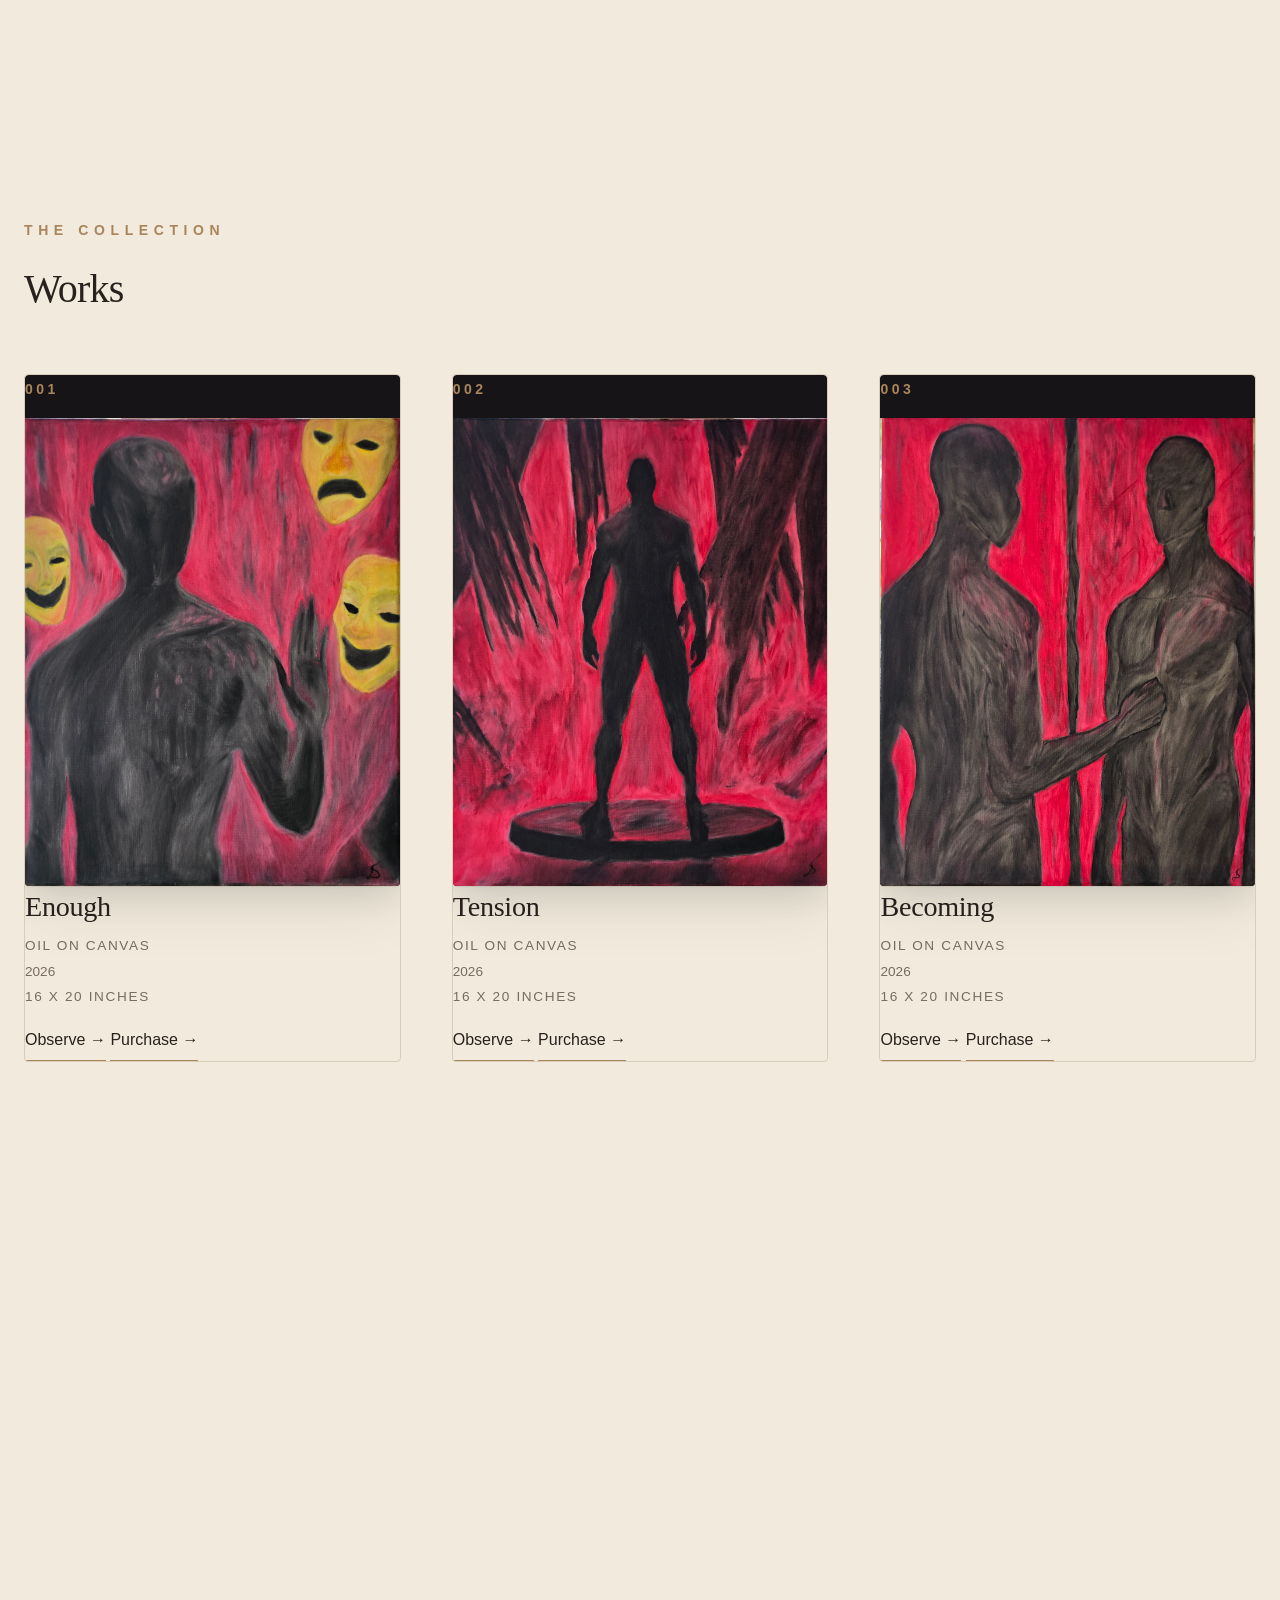
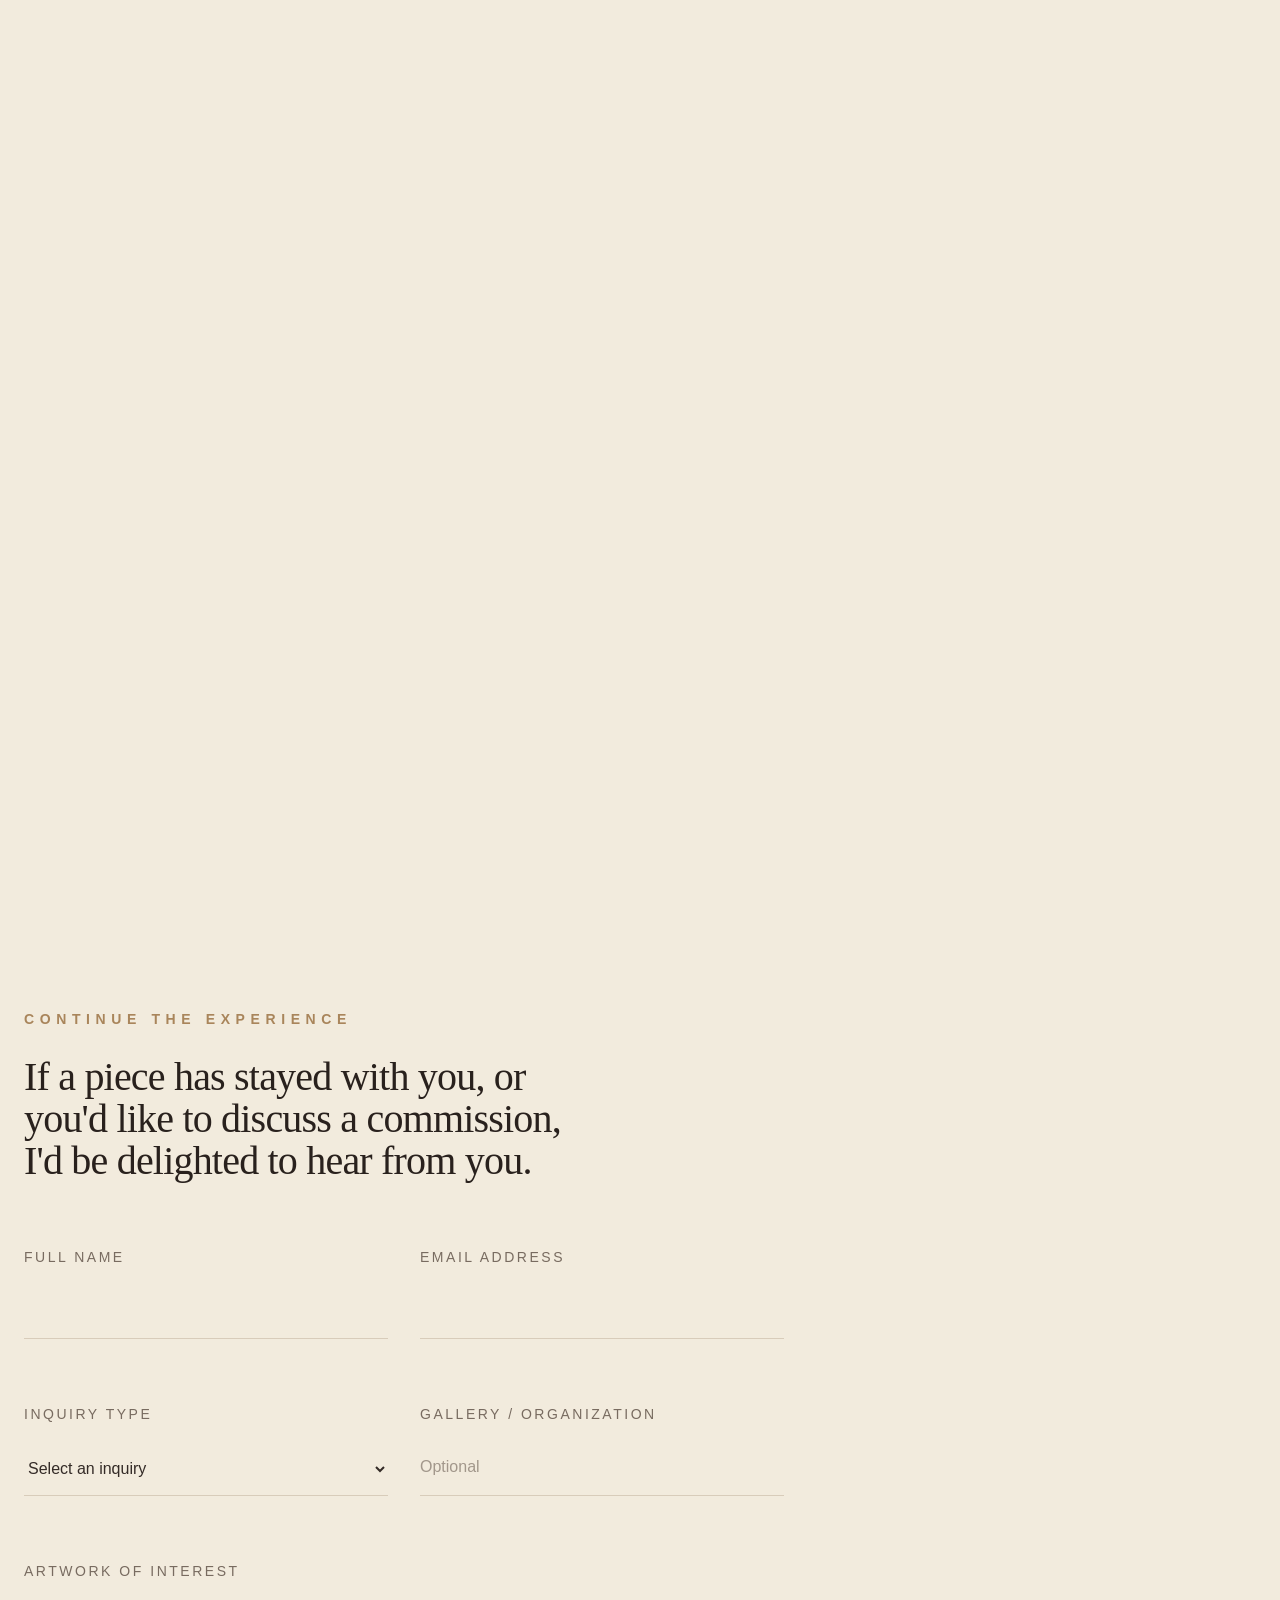
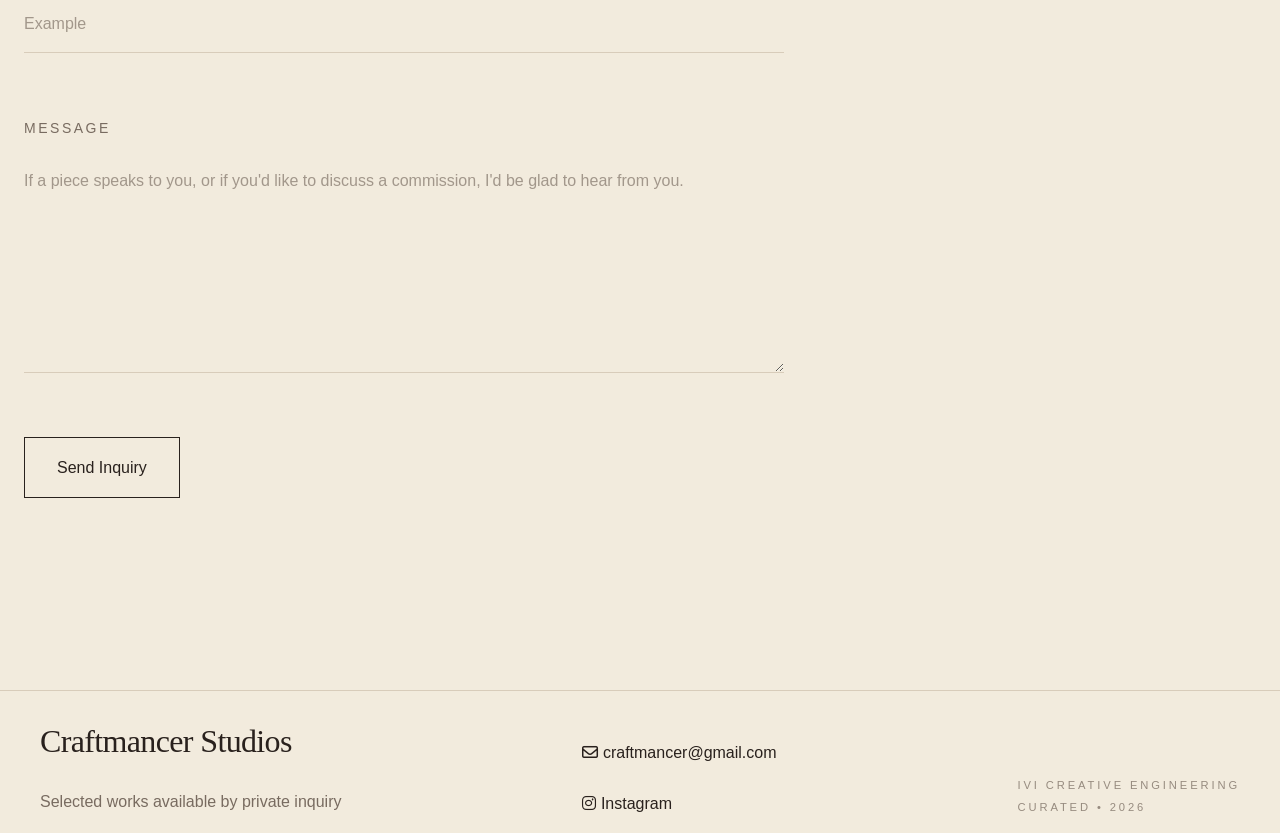
==== commit c3d6e594: "polishied navigation action buttons...." ====
--- a/index.html
+++ b/index.html
@@ -113,8 +113,12 @@
             aria-expanded="false"
             aria-controls="primary-navigation"
         >
-            <span aria-hidden="true">☰</span>
-        </button>
+        <span class="menu-icon" aria-hidden="true">
+            <span></span>
+            <span></span>
+            <span></span>
+        </span>
+    </button>
 
 
         <button
@@ -122,8 +126,11 @@
             type="button"
             aria-label="Switch to dark mode"
         >
-            🌙
-        </button>
+        <span class="theme-icon" aria-hidden="true">
+            <span class="sun-icon">☼</span>
+            <span class="moon-icon">☾</span>
+        </span>
+    </button>
 
     </div>
 
--- a/style.css
+++ b/style.css
@@ -1093,9 +1093,9 @@
         minmax(0, .85fr)
         minmax(0, 1.15fr);
 
-    align-items: center;
-
-    gap: calmp(
+    align-items: start;
+
+    gap: clamp(
         3rem,
         7vw,
         8rem
@@ -1365,6 +1365,8 @@
 
     height: 100%;
 
+    max-width: 100%;
+
     object-fit: contain;
 
     transition: transform 900ms ease;
@@ -1376,7 +1378,7 @@
     padding-top: var(--space-md);
 }
 
-.featured-piece .artists-statement {
+.featured-piece .artist-statement {
 
     margin: var(--space-md) 0;
 }
@@ -1385,7 +1387,7 @@
 
 /*
     Artowrork Interaction
-    
+
     The painting should feel alive,
     never animated.
 */
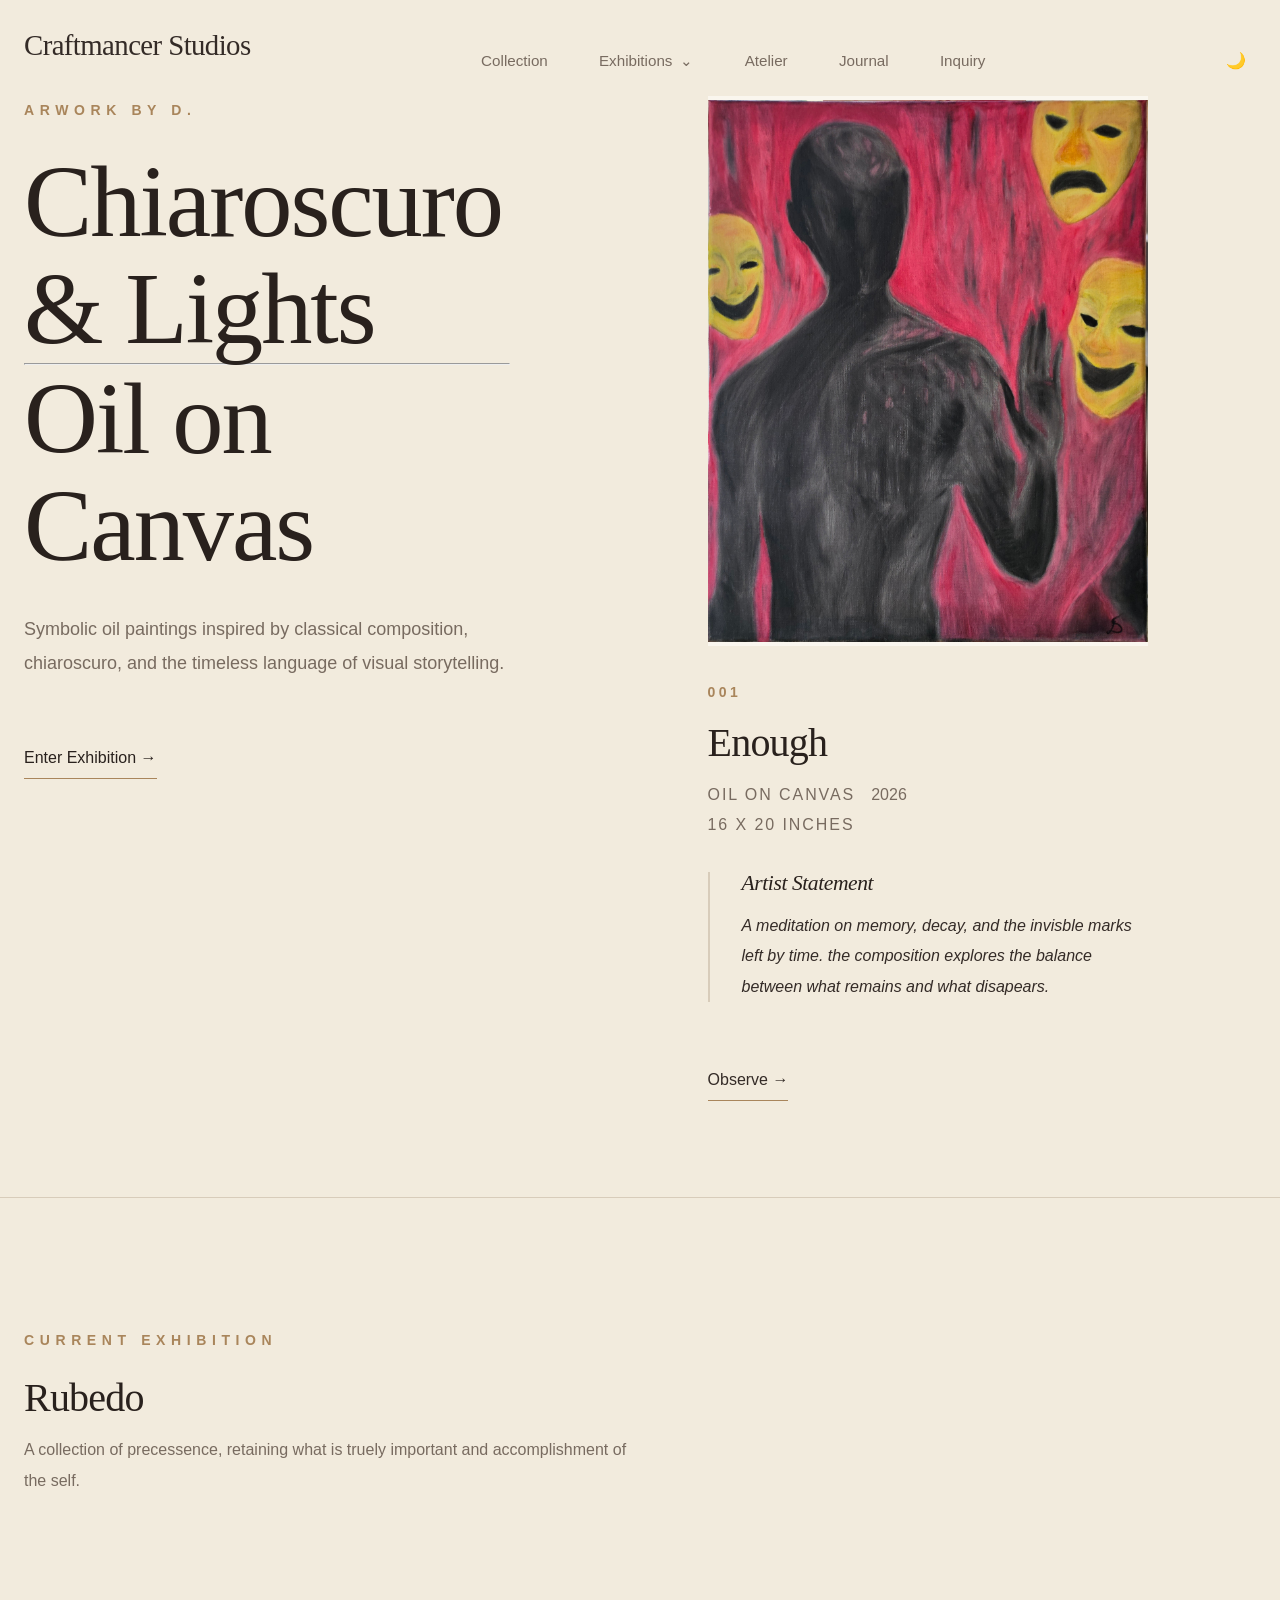
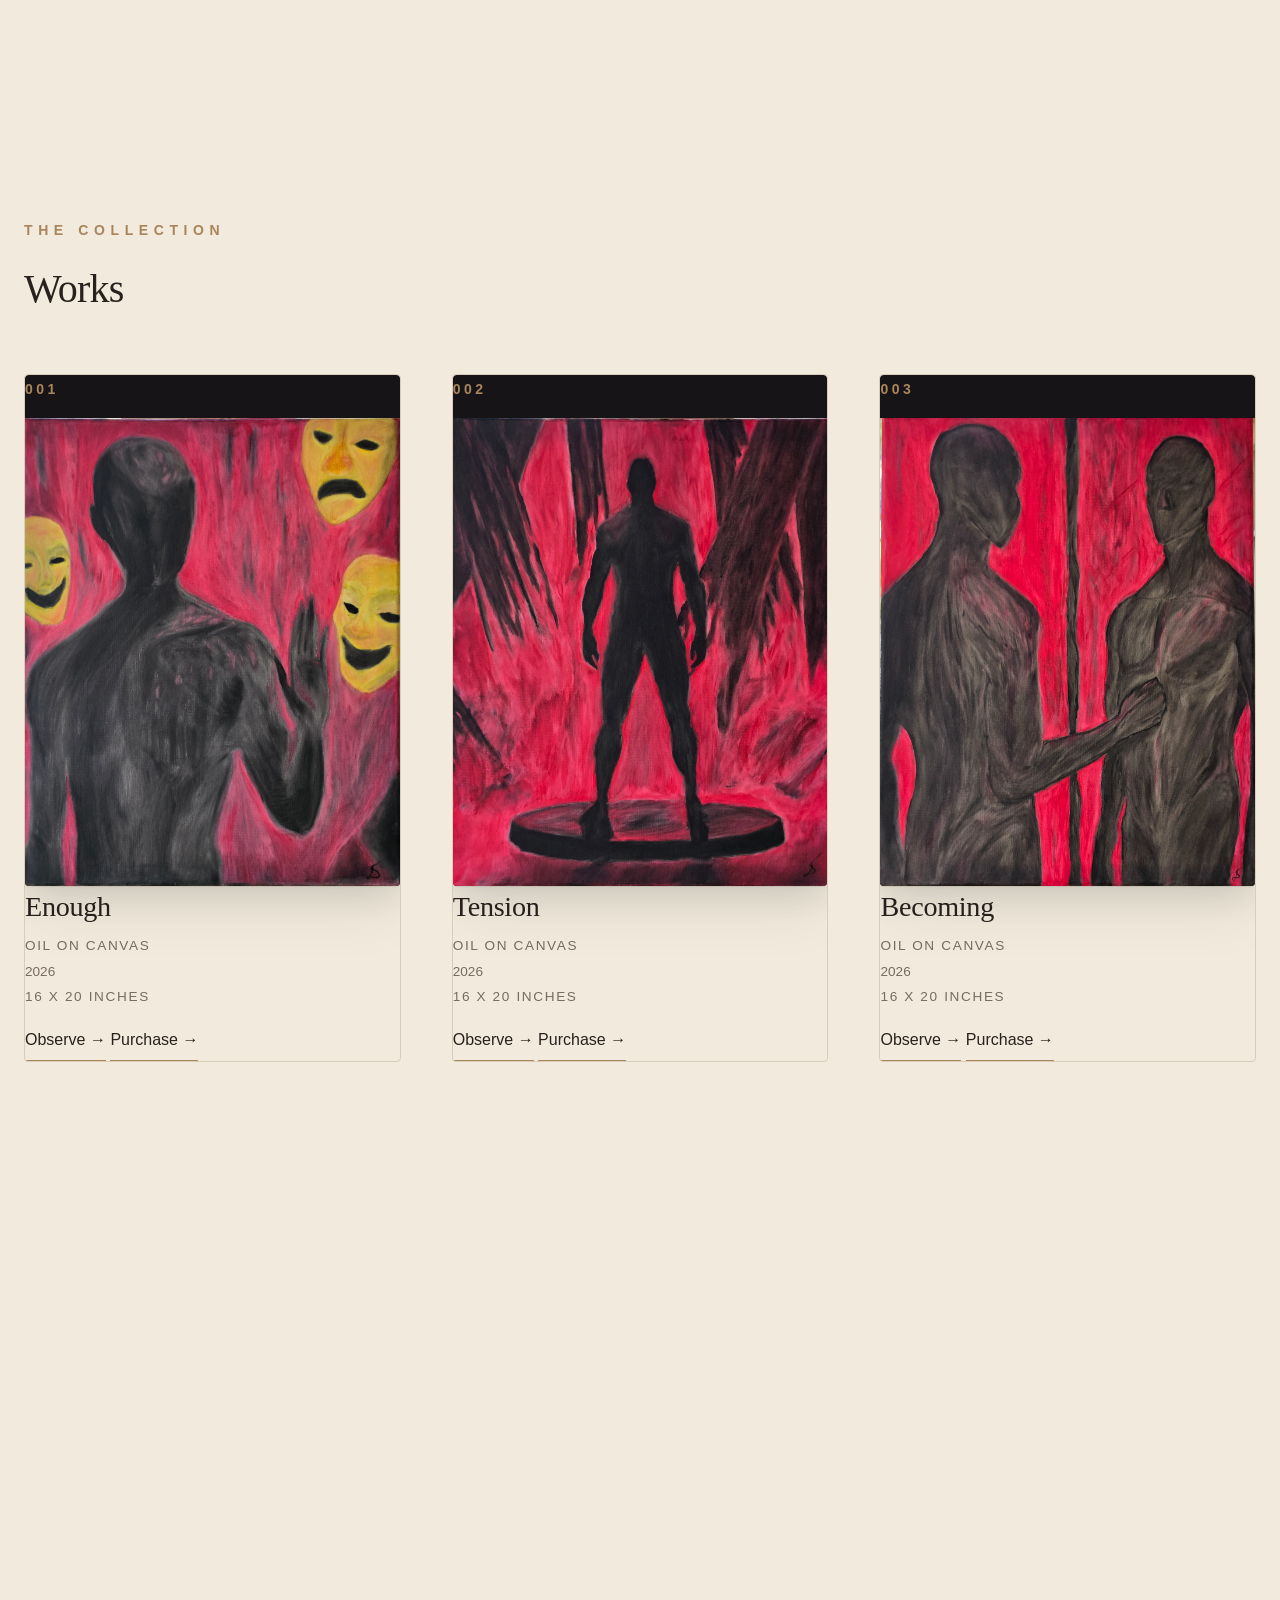
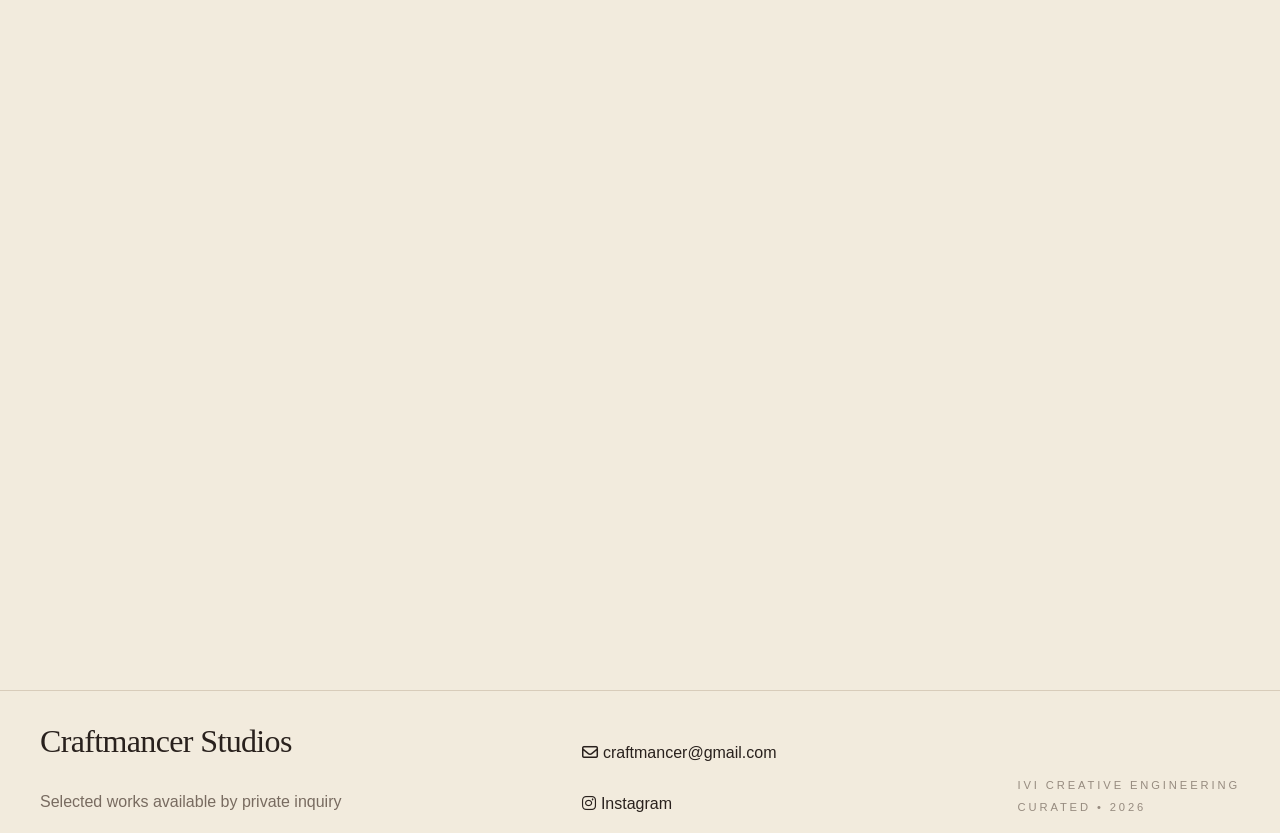
==== commit 7441ce37: "redesinging new theme toggle switch for page. svg elements declared." ====
--- a/index.html
+++ b/index.html
@@ -127,8 +127,16 @@
             aria-label="Switch to dark mode"
         >
         <span class="theme-icon" aria-hidden="true">
-            <span class="sun-icon">☼</span>
-            <span class="moon-icon">☾</span>
+
+            <!-- Sun: switch to light mode -->
+
+            <svg
+                class="sun-icon"
+                viewBox="0 0 24 24"
+                xmlns="http://www.w3.org/2000/svg"
+            >
+                
+        </svg>
         </span>
     </button>
 
--- a/style.css
+++ b/style.css
@@ -1044,7 +1044,111 @@
     border-color: var(--border);
 }
 
-
+/* Menu Icon */
+
+.menu-icon {
+
+    display: flex;
+
+    flex-direction: column;
+
+    justify-content: center;
+
+    gap: 5px;
+
+    width: 20px;
+}
+
+.menu-icon span {
+
+    display: block;
+
+    width: 100%;
+
+    height: 1px;
+
+    background: currentColor;
+
+    transition:
+        width 300ms ease,
+        transform 300ms ease;
+}
+
+.menu-icon span:nth-child(2) {
+
+    width: 70%;
+}
+
+.menu-toggle:hover .menu-icon span:nth-child(2) {
+
+    width: 100%;
+}
+
+
+/* ==========================================
+   EDITORIAL MENU ICON
+========================================== */
+
+
+.menu-icon {
+
+    display: flex;
+
+    flex-direction: column;
+
+    justify-content: center;
+
+    gap: 5px;
+
+    width: 20px;
+}
+
+.menu-icon span {
+
+    display: block;
+
+    width: 100%;
+
+    height: 1px;
+
+    background: currentColor;
+
+    transition:
+        width 300ms ease,
+        transform 300ms ease,
+        opacity 300ms ease;
+}
+
+/* Subtle asymmetry */
+
+.menu-icon span:nth-child(2) {
+
+    width: 70%;
+}
+
+/* Hover */
+
+.menu-toggle:hover .menu-icon span:nth-child(2) {
+
+    width: 100%;
+}
+
+/* Open navigation */
+
+.menu-toggle.open .menu-icon span:first-child {
+
+    transform: translateY(6px) rotate(45deg);
+}
+
+.menu-toggle.open .menu-icon span:nth-child(2) {
+
+    opacity: 0;
+}
+
+.menu-toggle.open .menu-icon span:last-child {
+
+    transform: translateY(-6px) rotate(-45deg);
+}
 
 
 
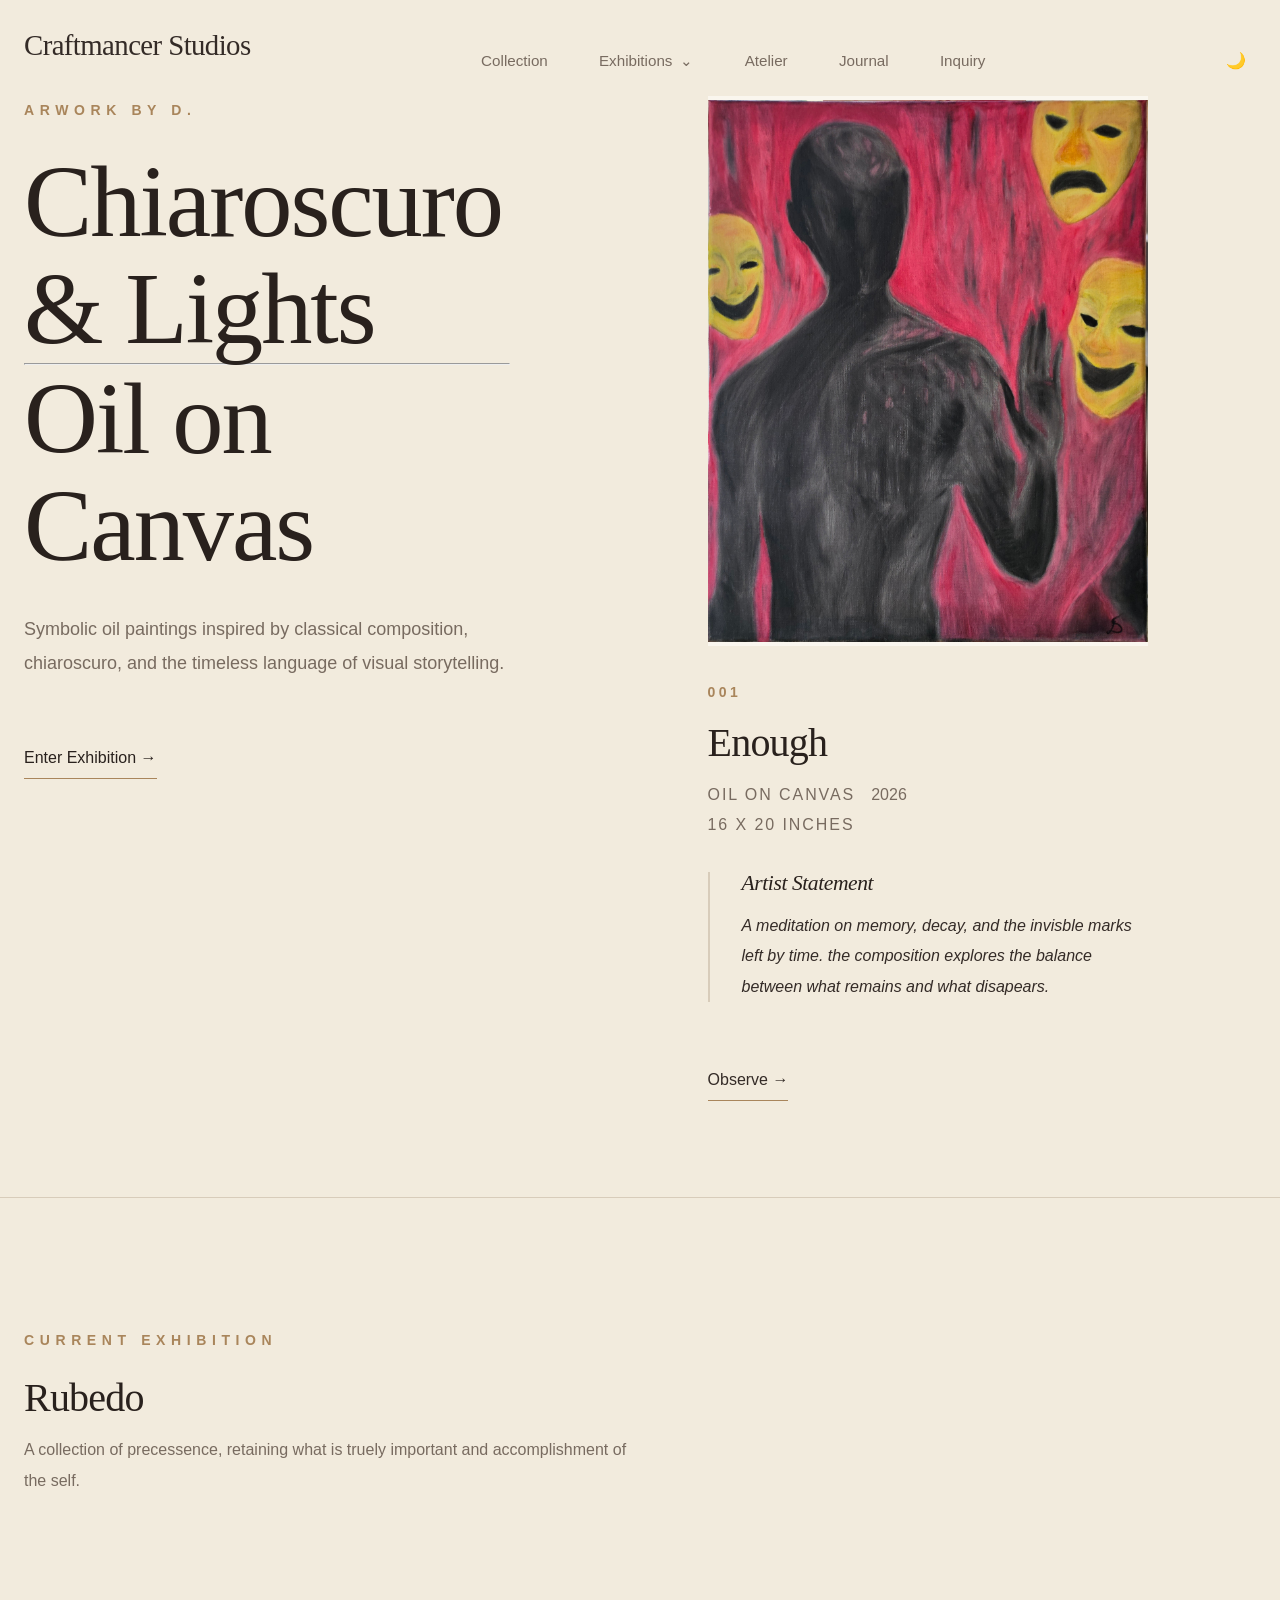
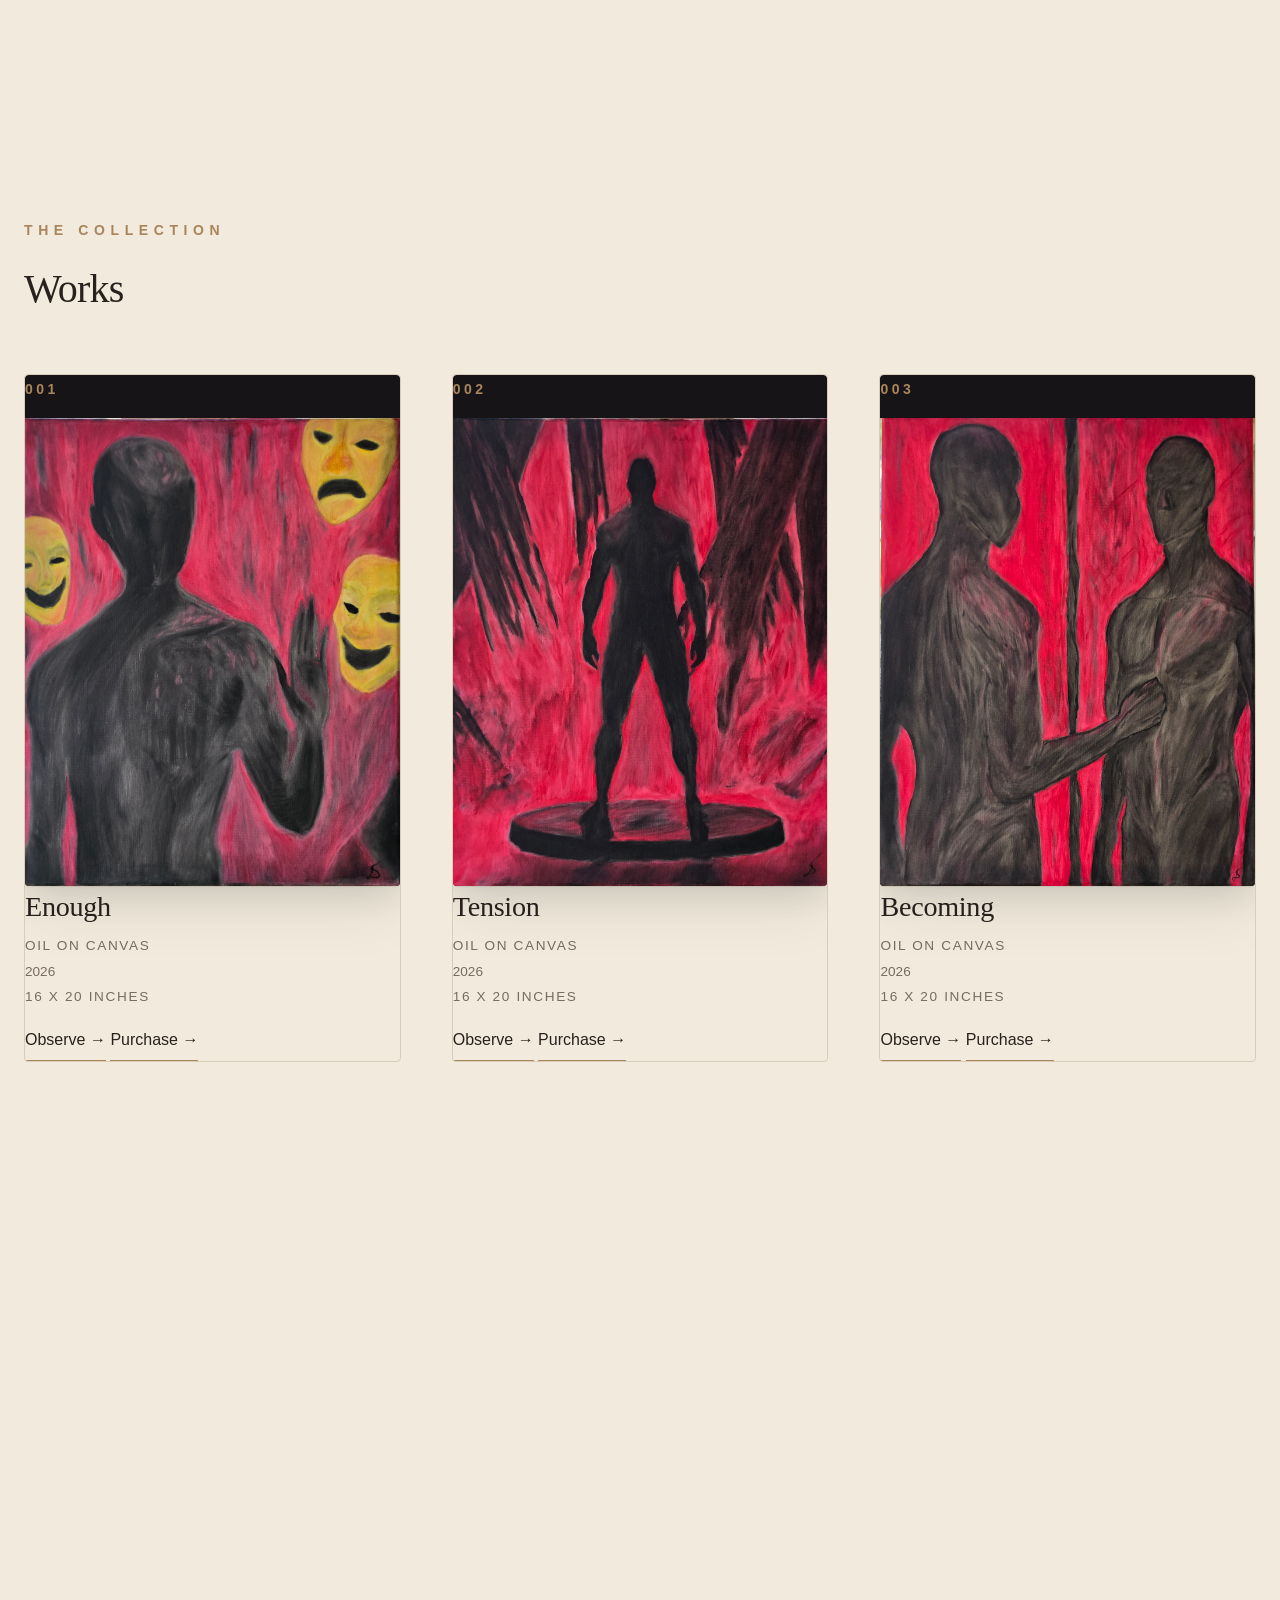
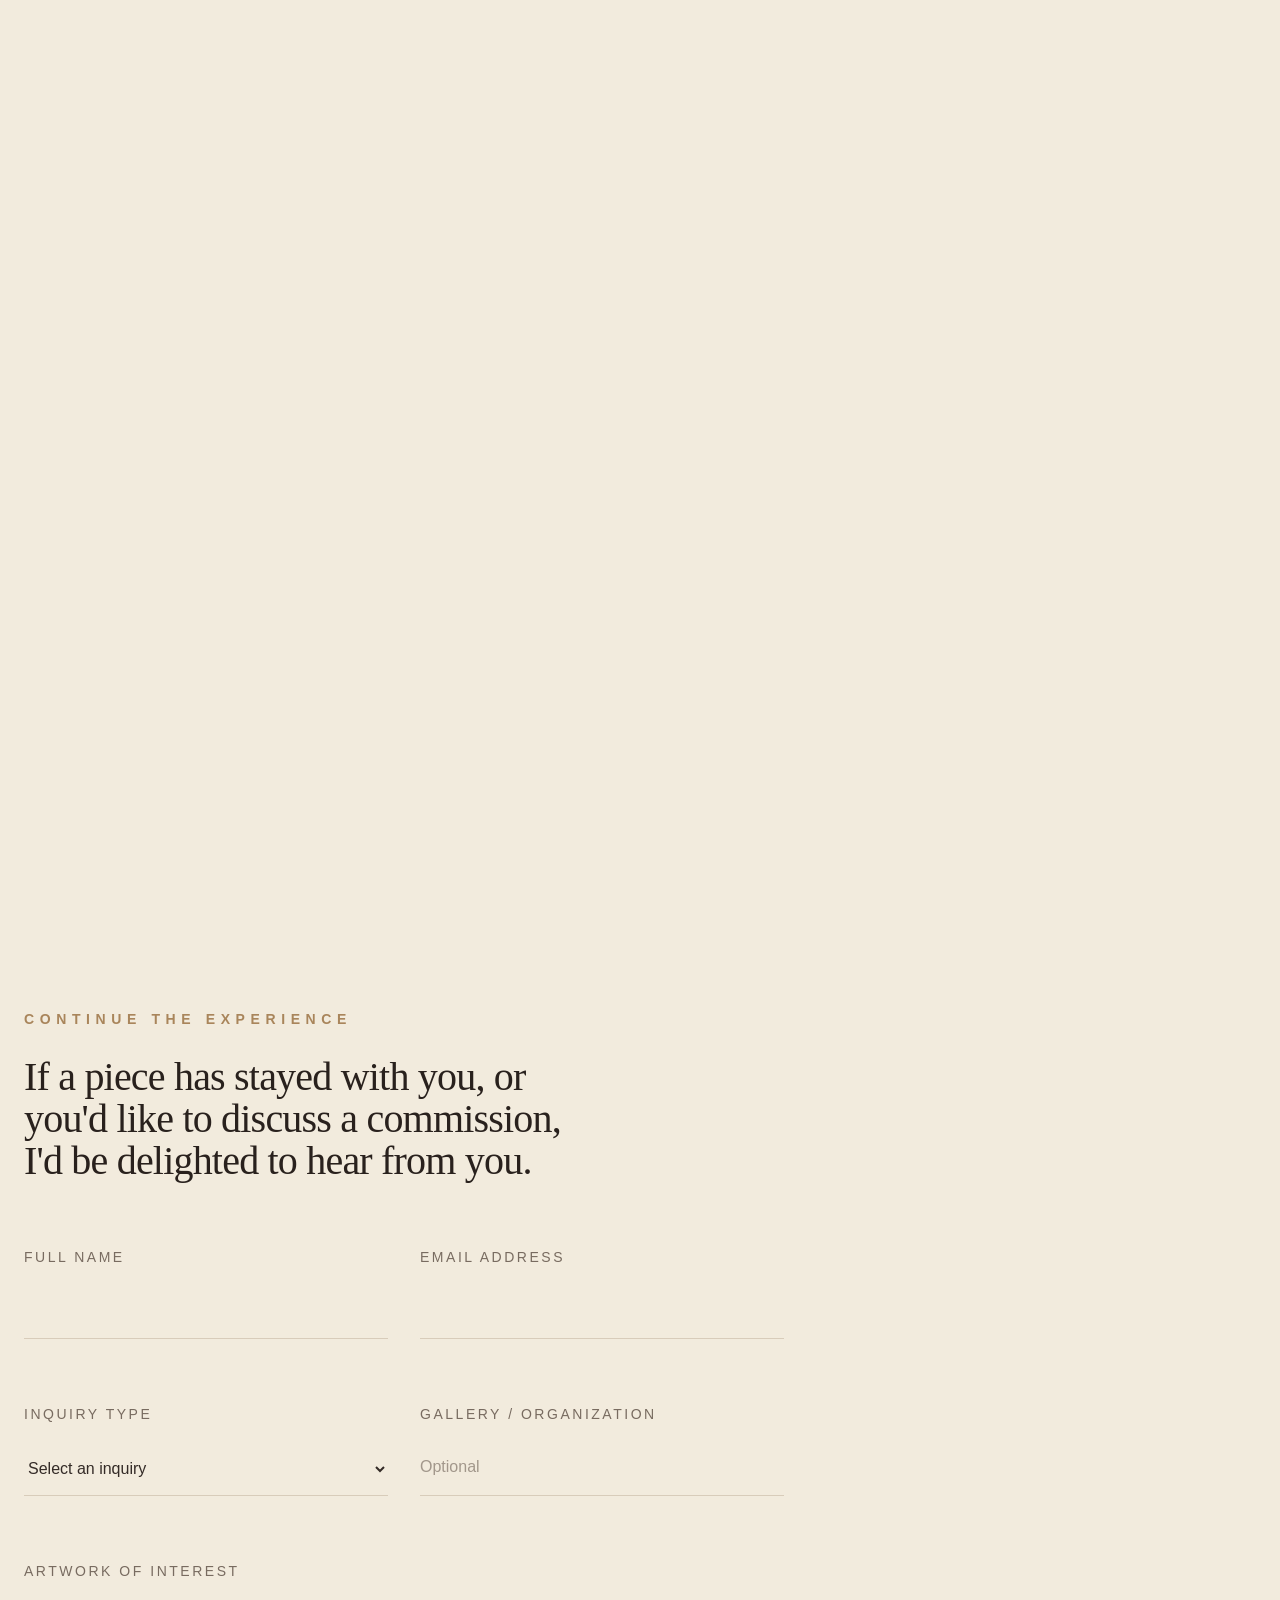
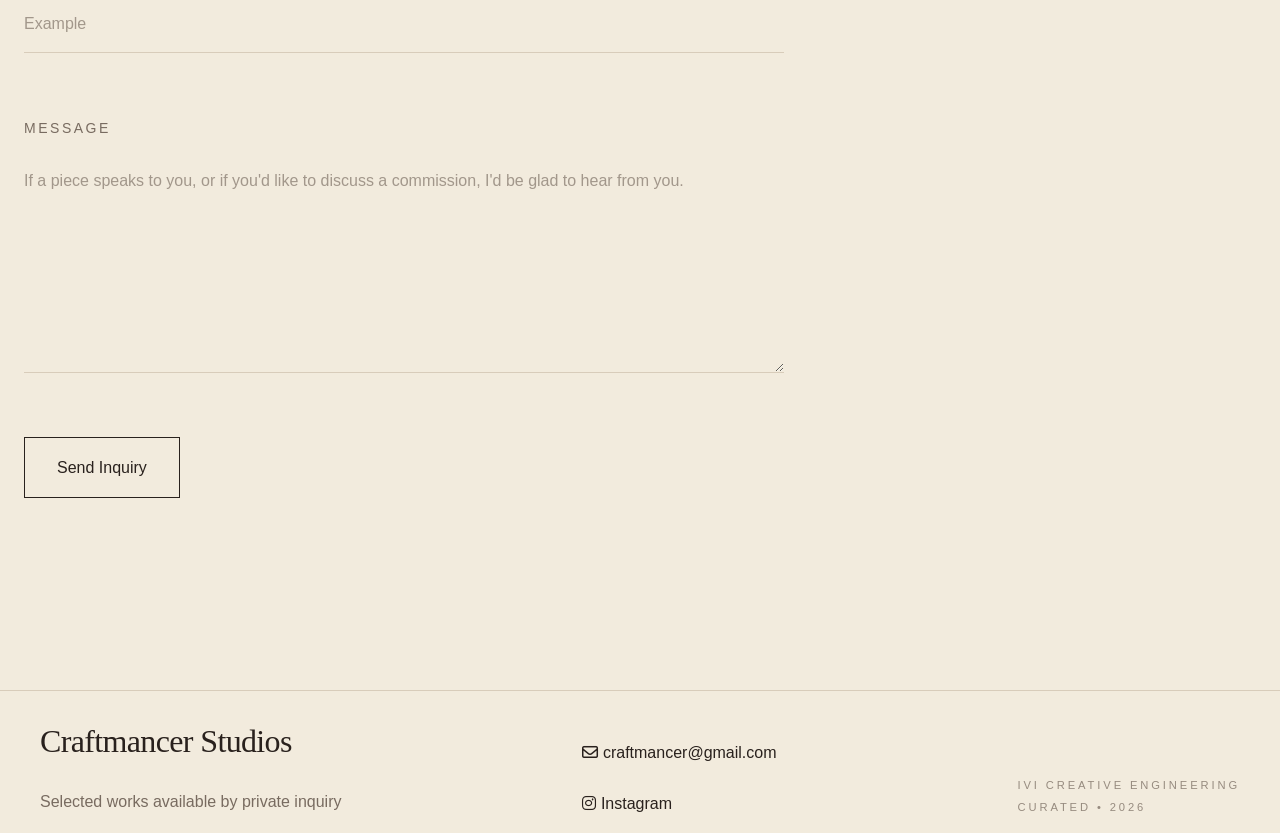
==== commit ec2a4541: "circle circumference declared." ====
--- a/index.html
+++ b/index.html
@@ -135,7 +135,10 @@
                 viewBox="0 0 24 24"
                 xmlns="http://www.w3.org/2000/svg"
             >
+                <circle cx="12" cy="12" r="4" />
+
                 
+
         </svg>
         </span>
     </button>
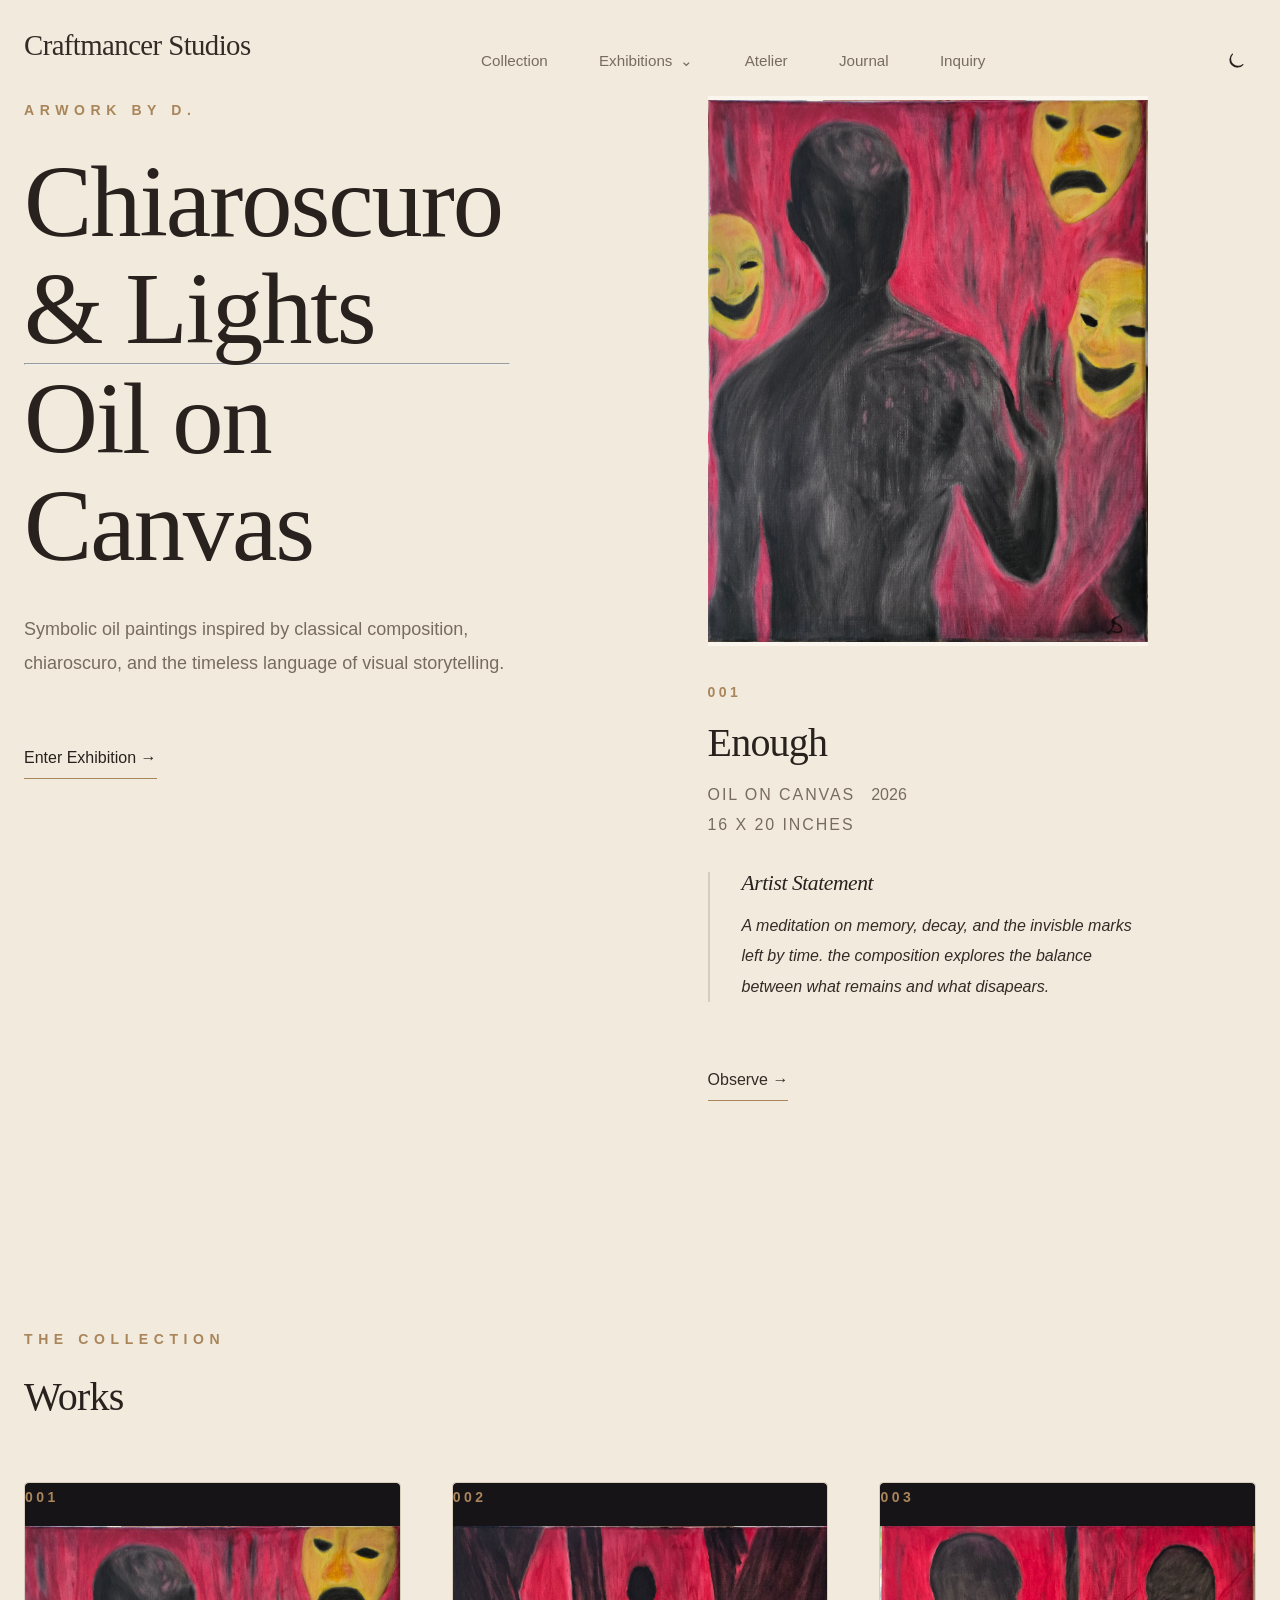
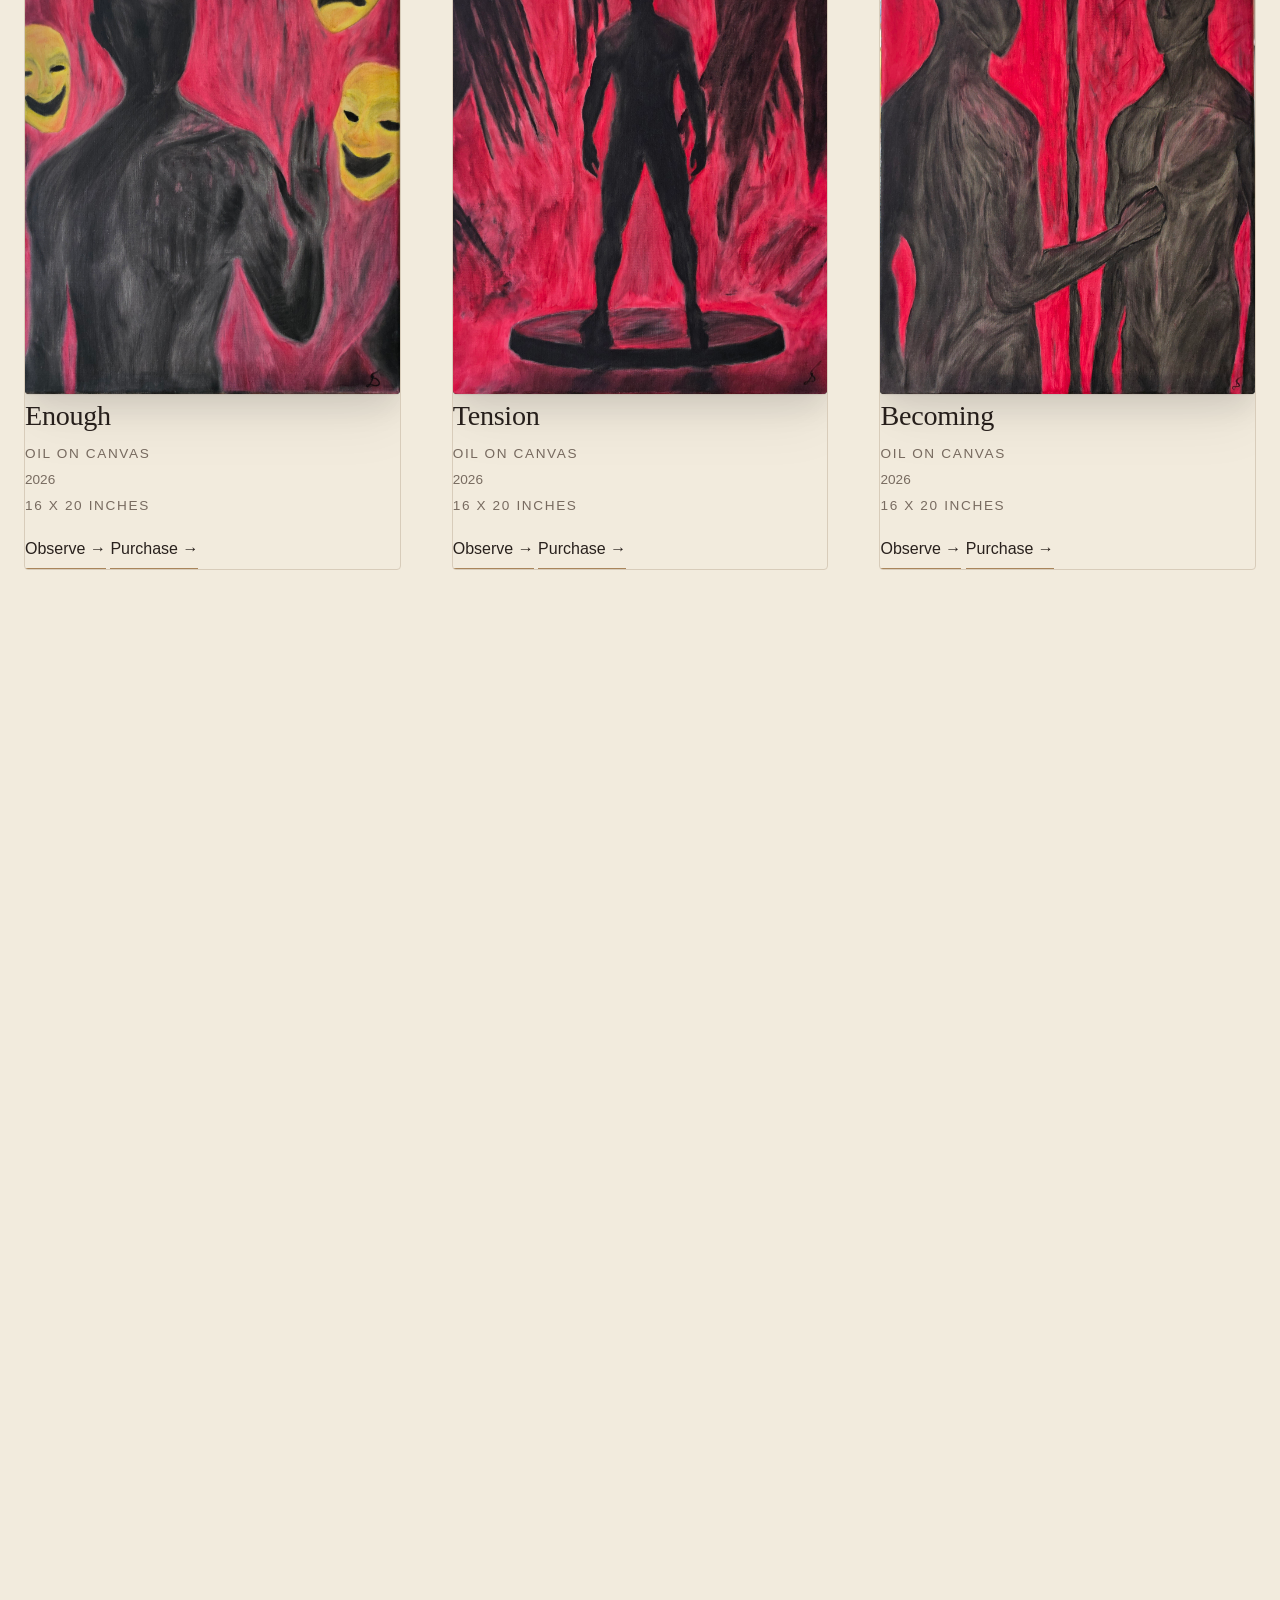
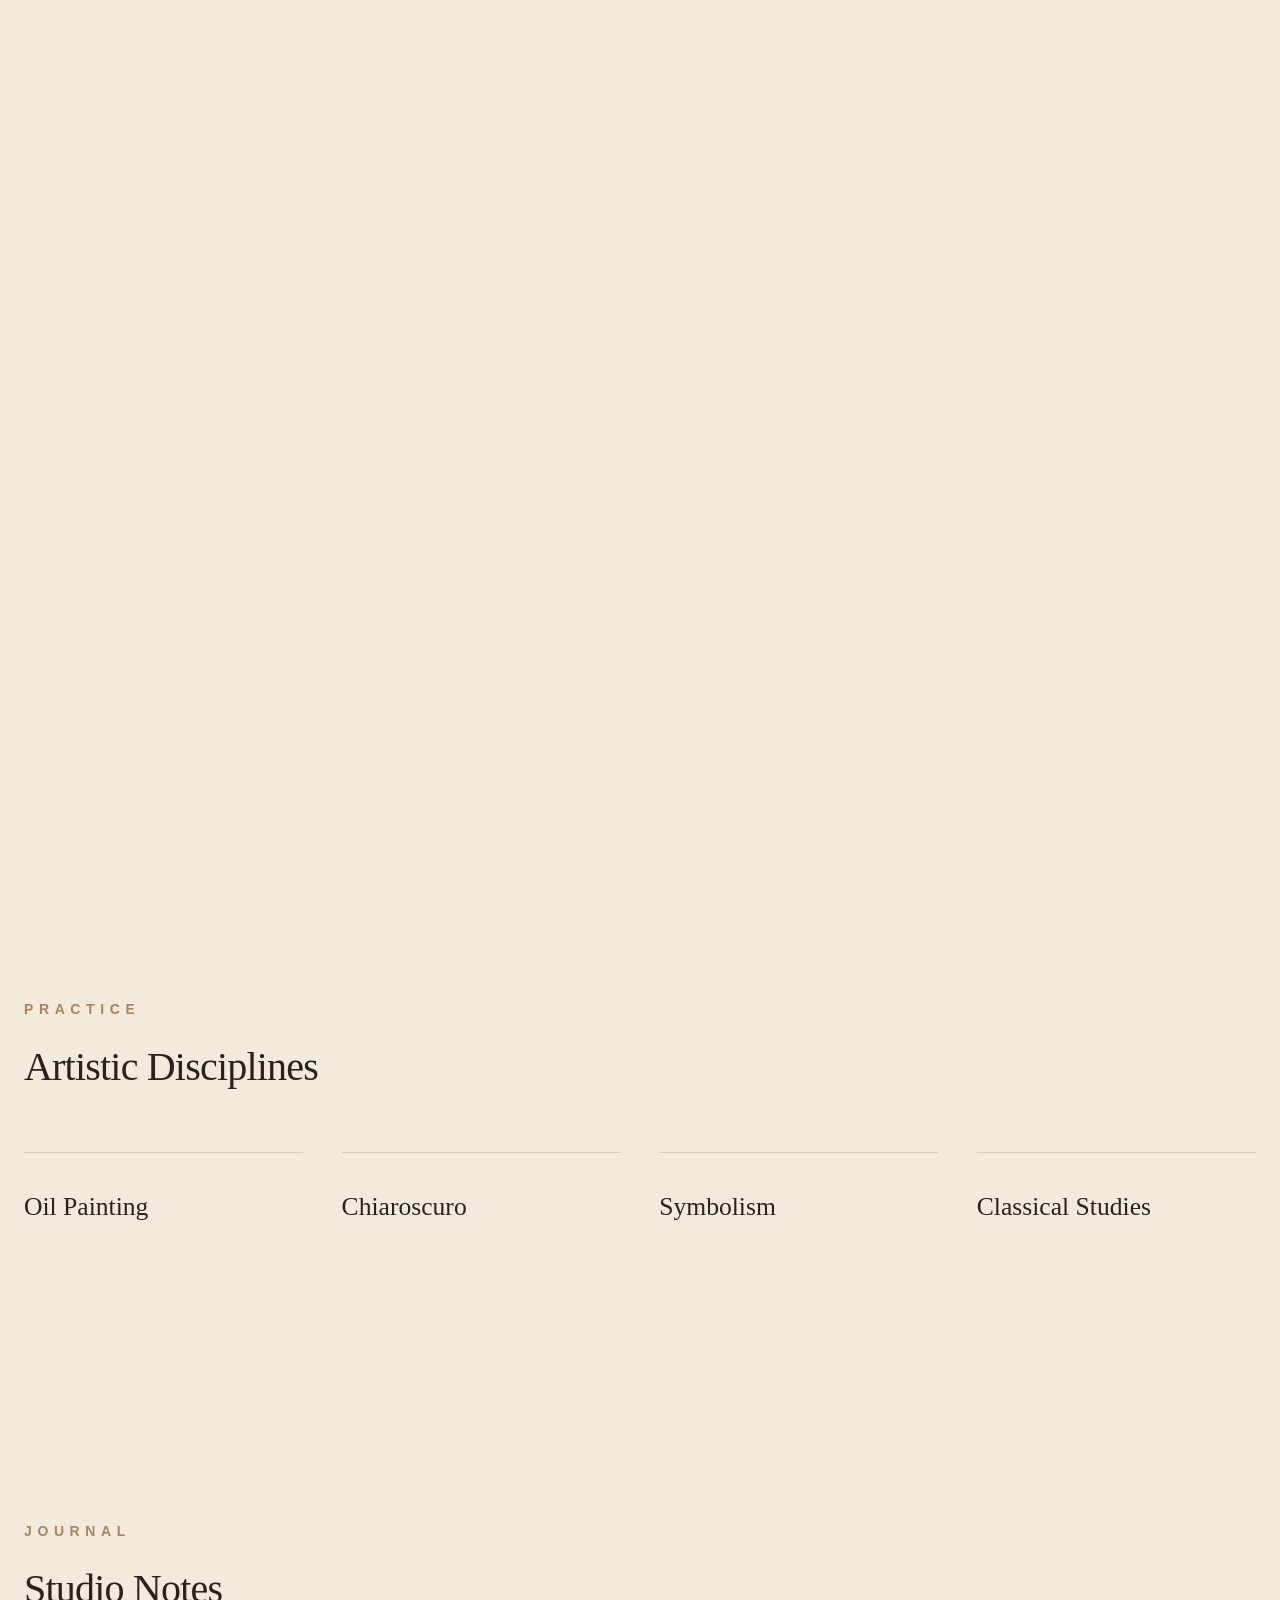
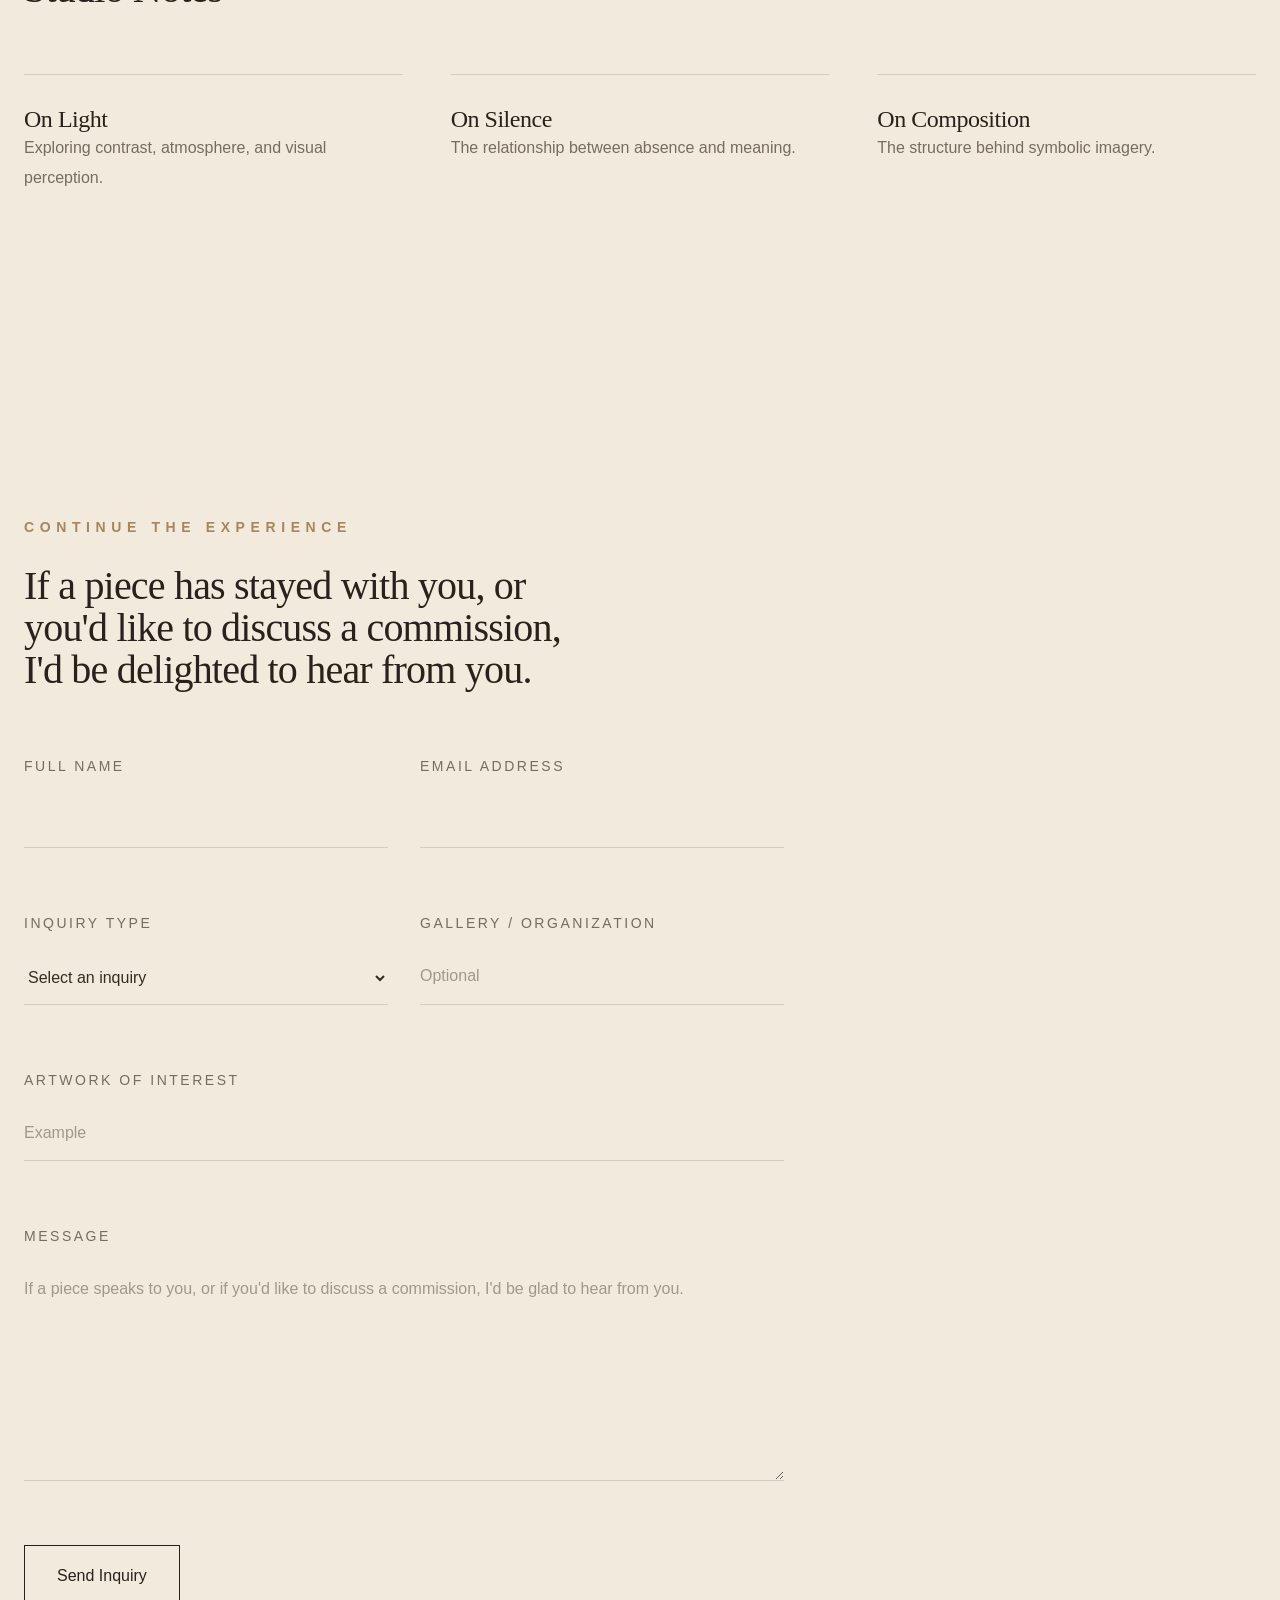
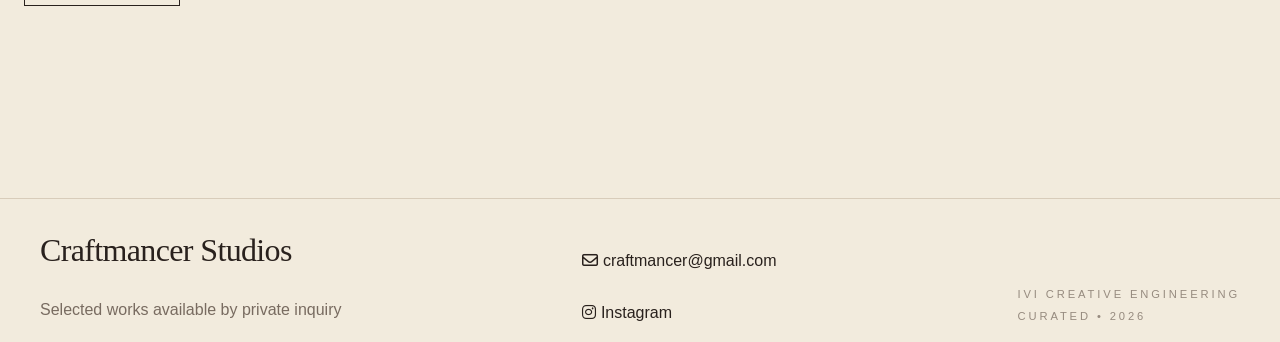
==== commit 66204e88: "commented out current exhibition section until further development is finished" ====
--- a/index.html
+++ b/index.html
@@ -137,7 +137,34 @@
             >
                 <circle cx="12" cy="12" r="4" />
 
-                
+                <path d="
+                    M12 2V4
+                    M12 20V22
+                    M4.93 4.93L6.34 6.34
+                    M17.66 17.66L19.07 19.07
+                    M2 12H4
+                    M20 12H22
+                    M4.93 19.07L6.34 17.66
+                    M17.66 6.34L19.07 4.93
+                "/>
+            </svg>
+
+
+            <!-- Moon: Switch to dark Mode -->
+
+            <svg
+                class="moon-icon"
+                viewBox="0 0 24 24"
+                xmlns="http://www.w3.org/2000/svg"
+
+            >
+
+                <path d="
+                    M20.5 15.5
+                    A8.5 8.5 0 0 1 8.5 3.5
+                    A8.5 8.5 0 1 0 20.5 15.5Z
+                "/>
+            </svg>
 
         </svg>
         </span>
@@ -249,8 +276,9 @@
     </div>
 
 </section>
-
-<!-- Current Exhibition -->
+<!-- Comented out for further development
+
+   <-- Current Exhibition --
 
     <section class="exhibition" aria-labelledby="exhibition-title">
 
@@ -277,6 +305,8 @@
         </div>
 
     </section>
+
+-->
 
     <!-- Collection -->
 
--- a/style.css
+++ b/style.css
@@ -1151,6 +1151,79 @@
 }
 
 
+/* ==========================================
+   EDITORIAL THEME ICON
+========================================== */
+
+.theme-icon {
+
+    position: relative;
+
+    display: block;
+
+    width: 21px;
+
+    height: 21px;
+}
+
+.theme-icon svg {
+
+    position: absolute;
+
+    inset: 0;
+
+    width: 100%;
+
+    height: 100%;
+
+    fill: none;
+
+    stroke: currentColor;
+
+    stroke-width: 1.3;
+
+    stroke-linecap: round;
+
+    stroke-linejoin: round;
+
+    transition:
+        opacity 350ms ease,
+        transform 350ms ease;
+}
+
+/* Default: ligth theme, show moon */
+
+.theme-icon .sun-icon {
+
+    opacity: 0;
+
+    transform: rotate(45-deg) scale(.7);
+}
+
+.theme-icon {
+
+    opacity: 1;
+
+    transform: rotate(0) scale(1);
+}
+
+/* Dark theme, show sun */
+
+html[data-theme="dark"] .theme-icon .sun-icon {
+
+    opacity: 1;
+
+    transform: rotate(0) scale(1);
+}
+
+html[data-theme="dark"] .theme-icon .moon-icon {
+
+    opacity: 0;
+
+    transform: rotate(45deg) scale(.7);
+}
+
+
 
 /* =====================================================
    ARRIVAL / HERO
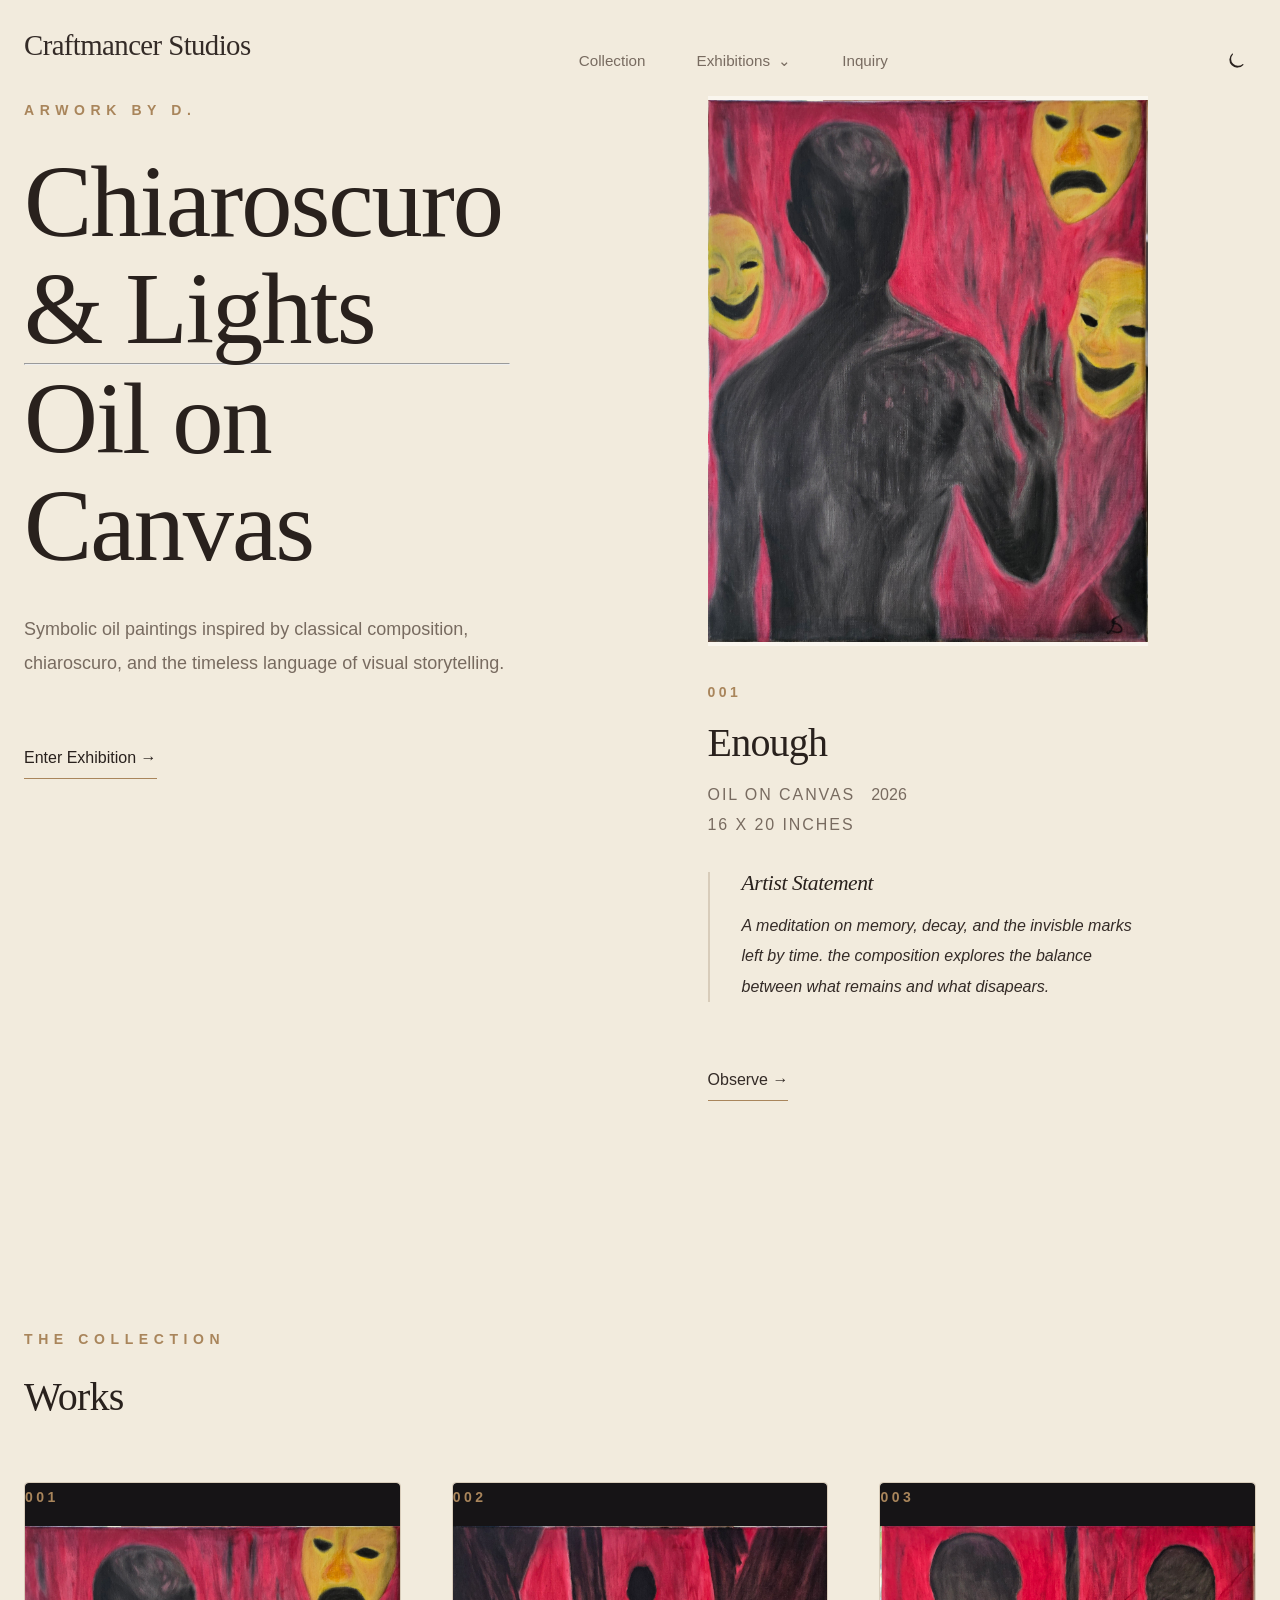
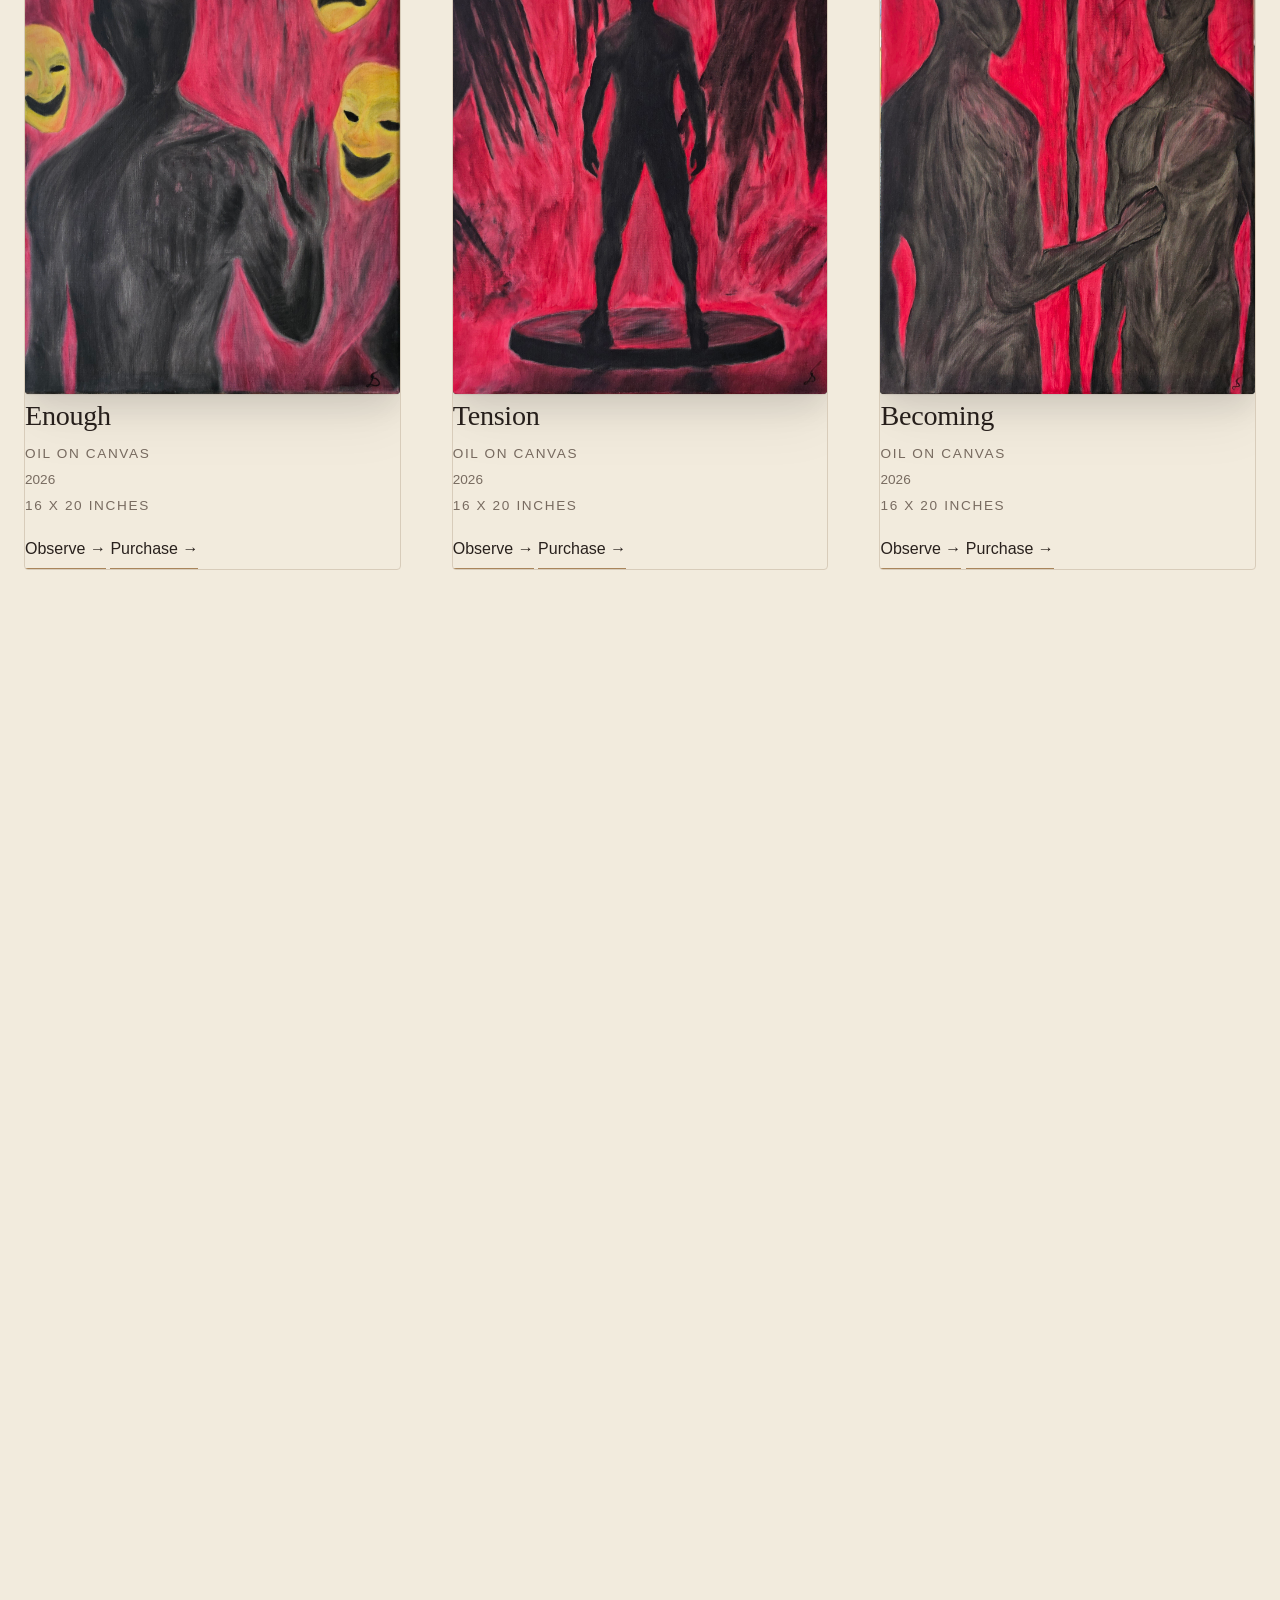
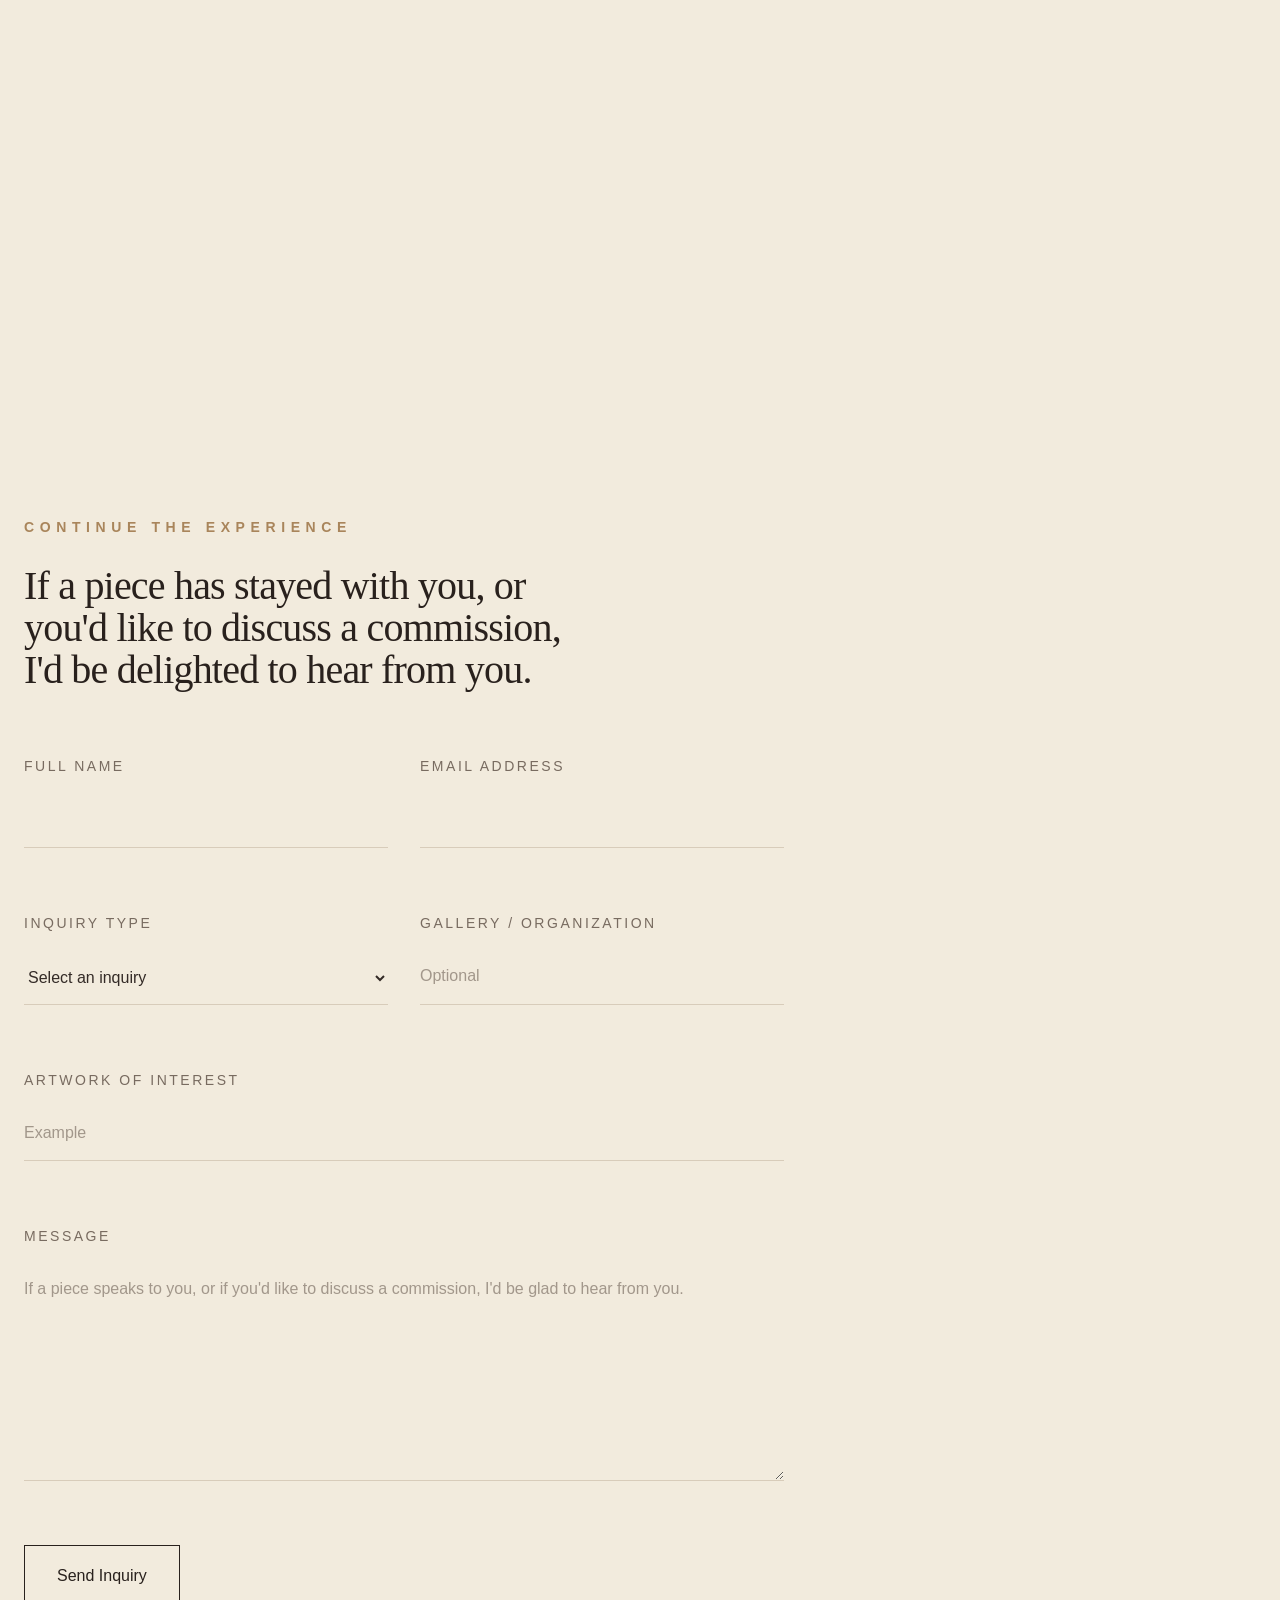
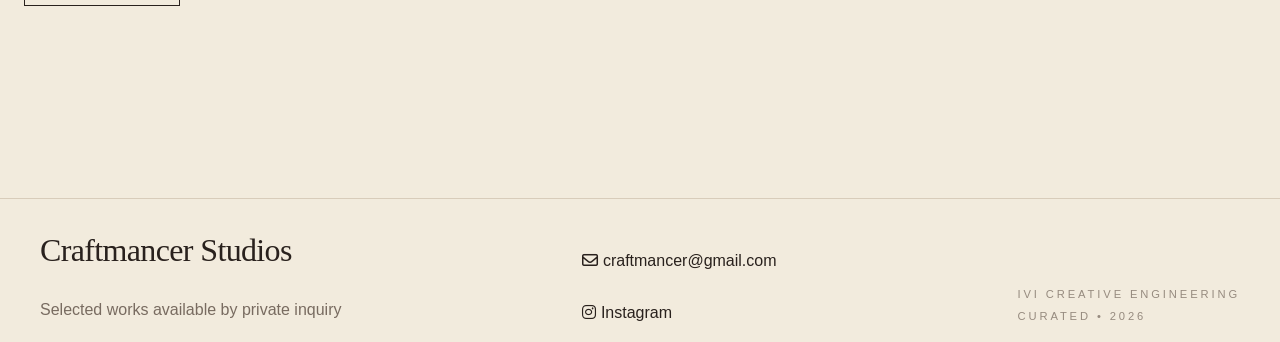
==== commit c3ffed0f: "dismessied uneccessary nav elements until further development." ====
--- a/index.html
+++ b/index.html
@@ -82,7 +82,8 @@
 
         </li>
 
-
+<!-- Not required At this time -->
+<!--
         <li>
             <a href="#atelier">
                 Atelier
@@ -94,7 +95,7 @@
                 Journal
             </a>
         </li>
-
+-->
         <li>
             <a href="#inquiry">
                 Inquiry
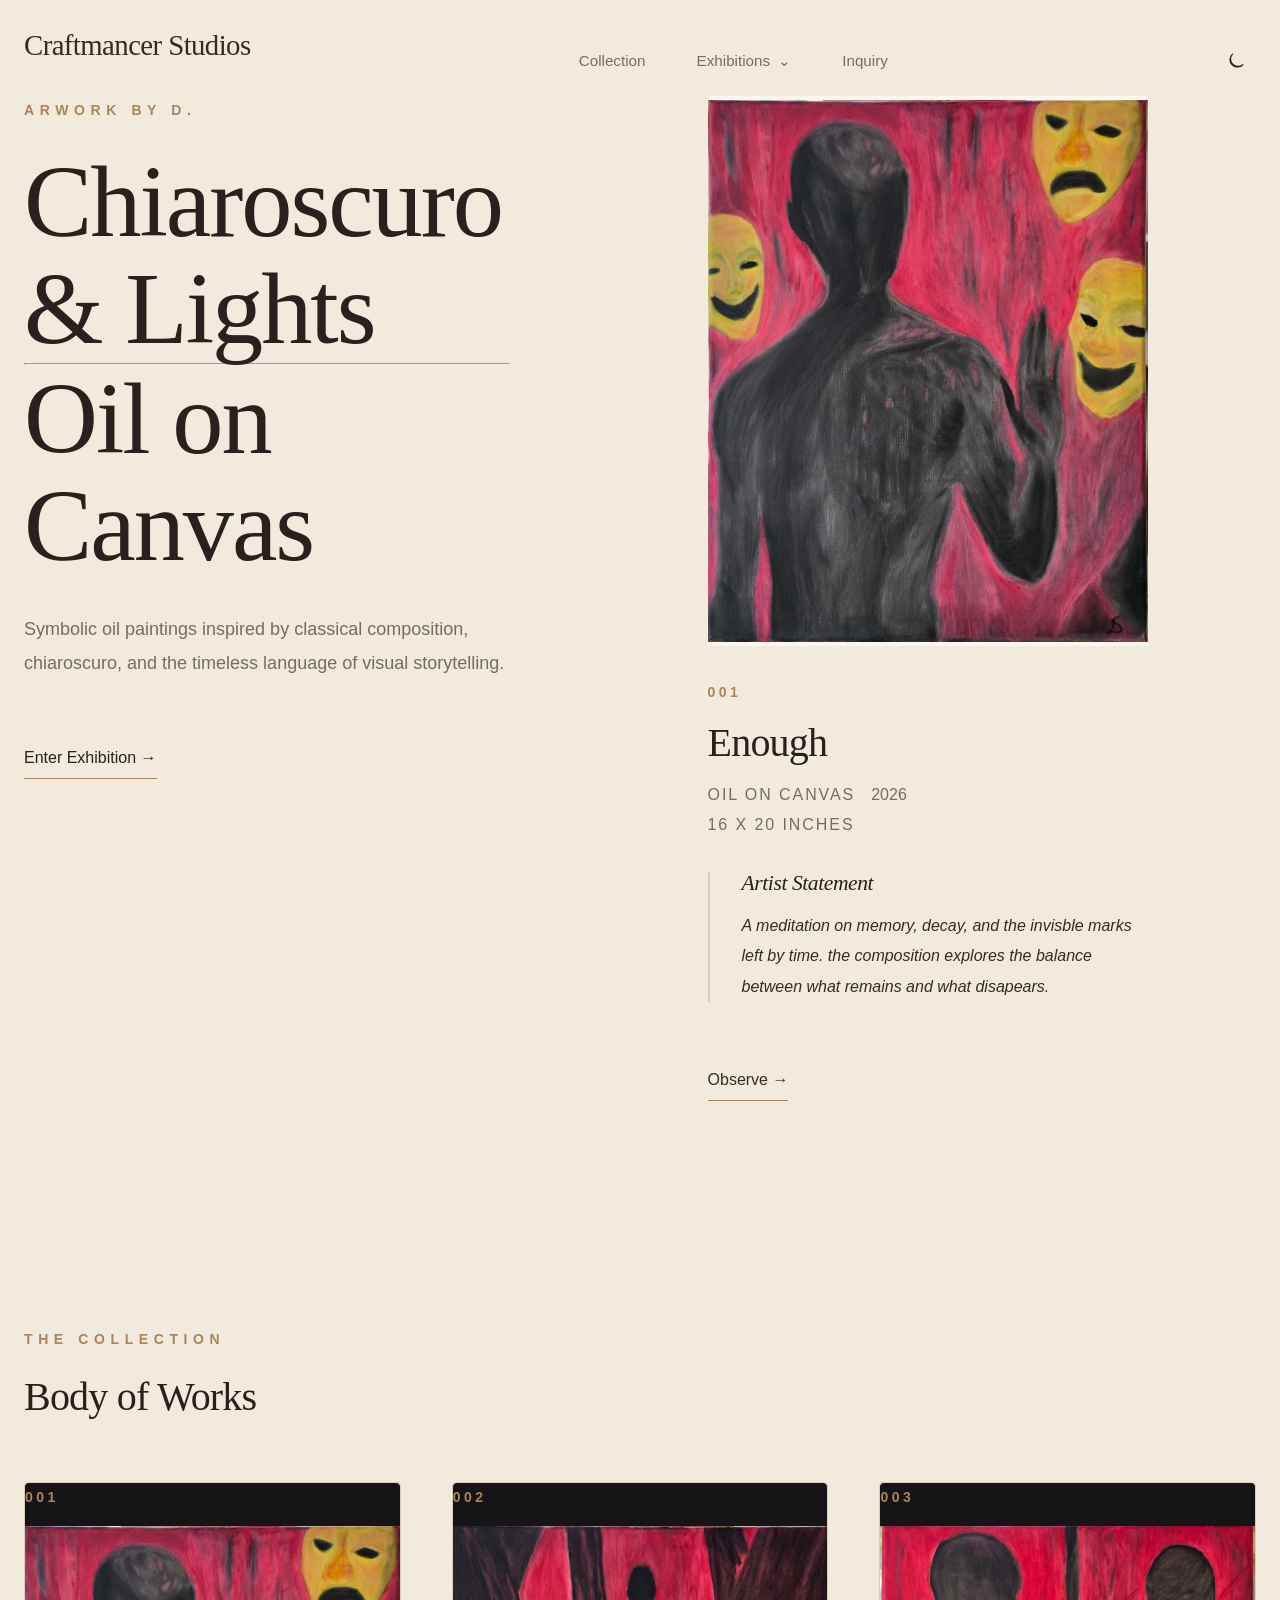
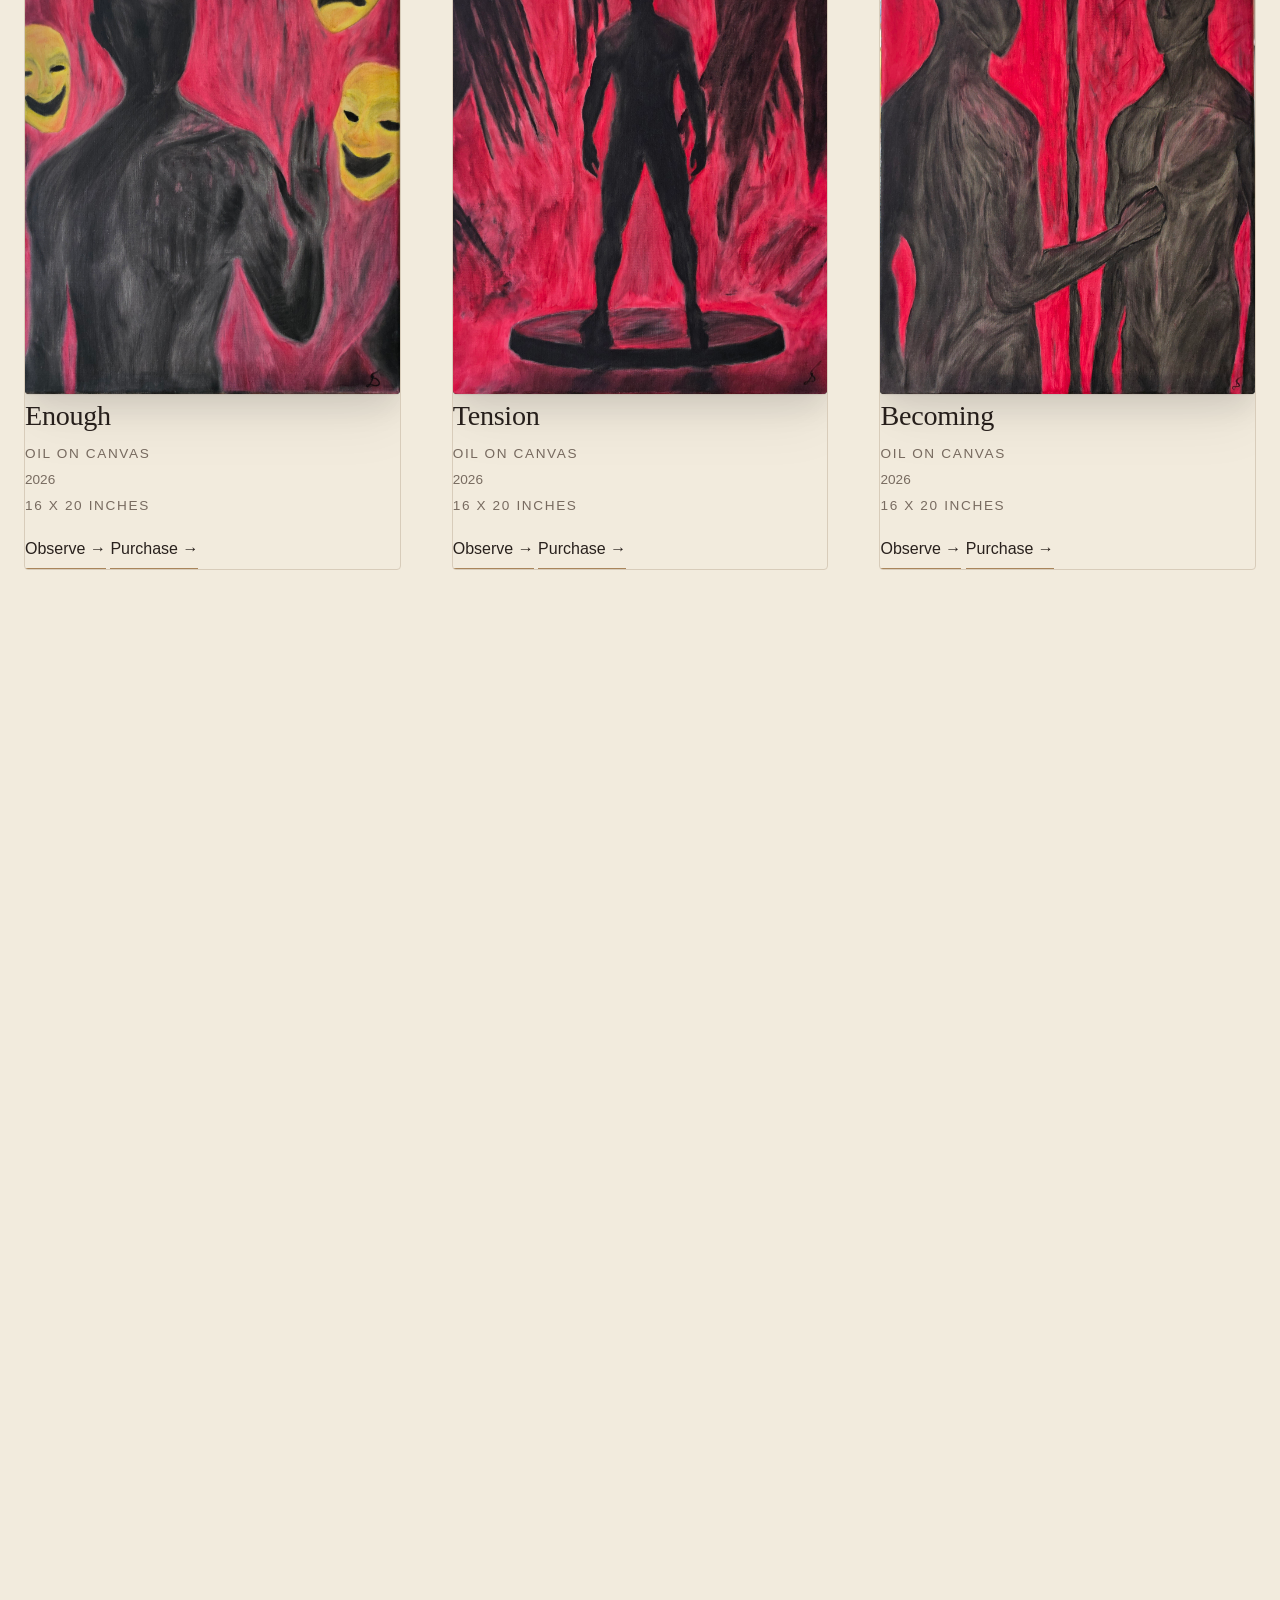
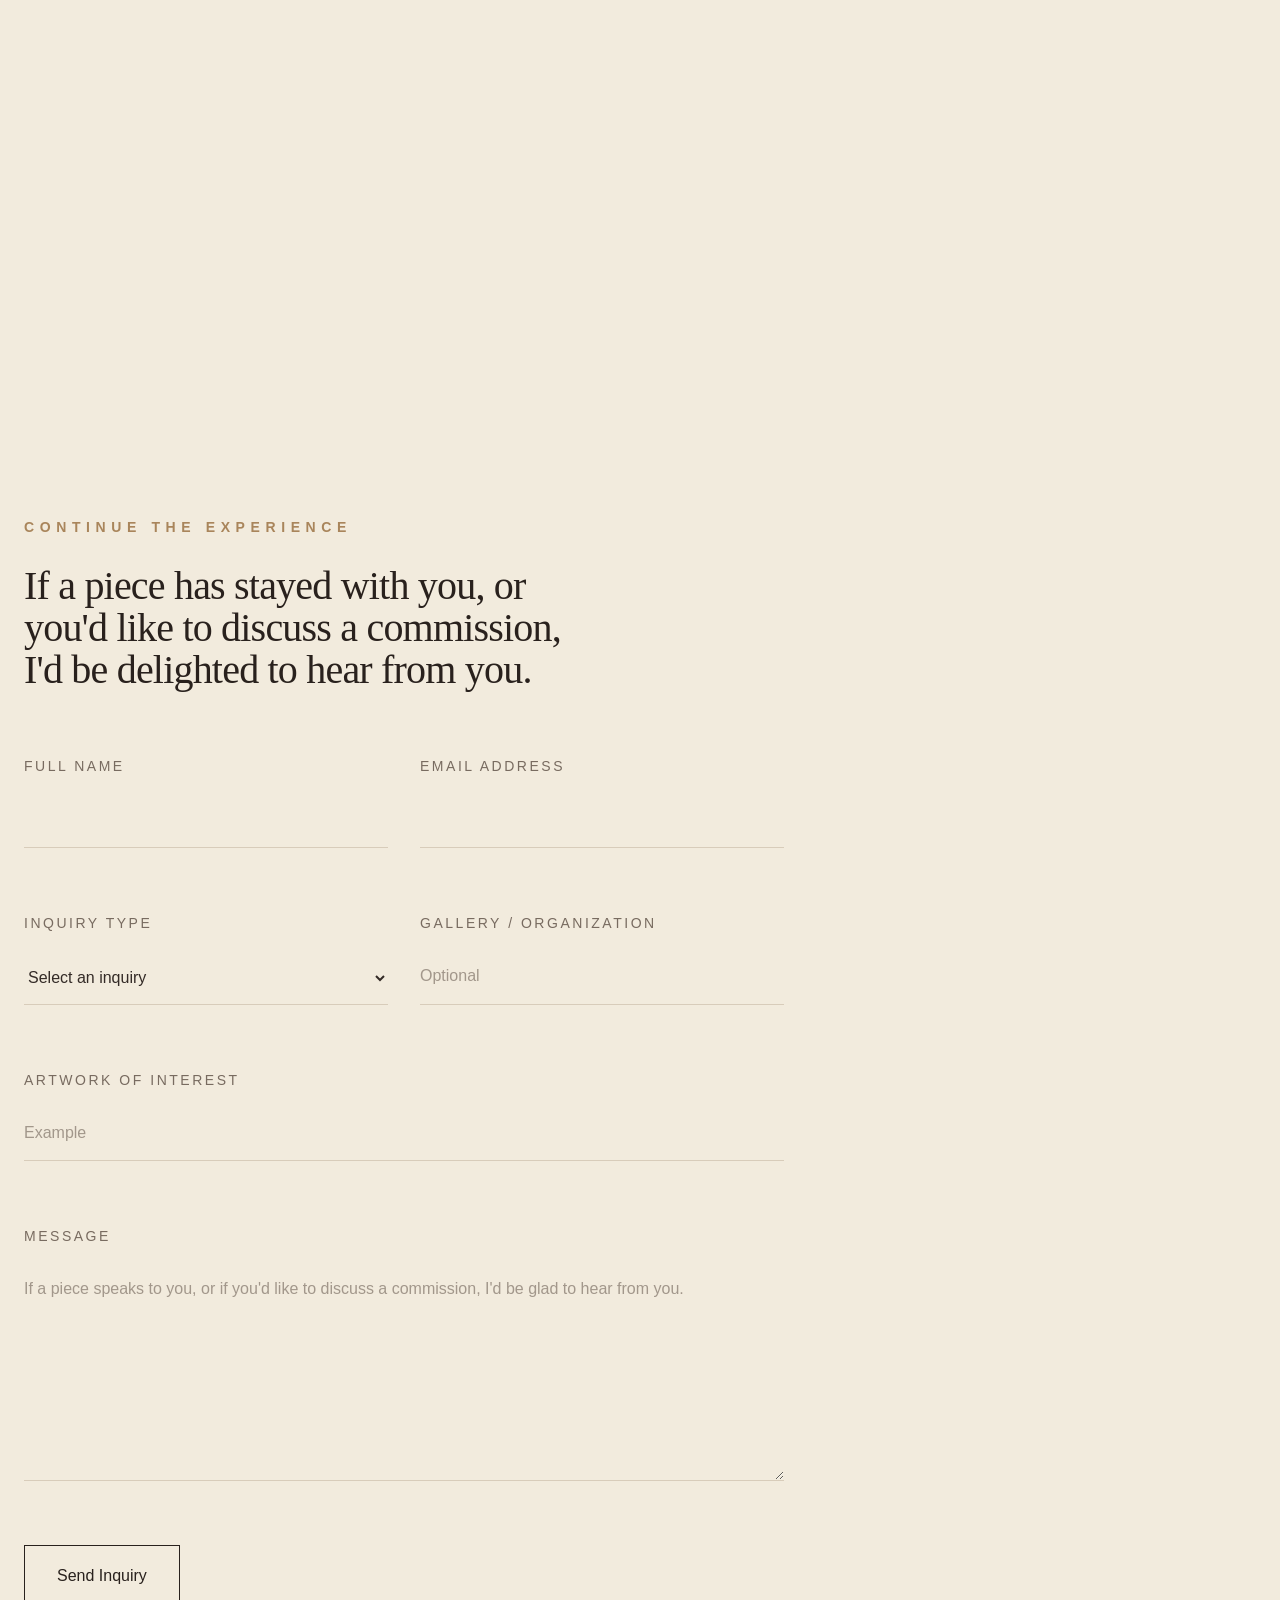
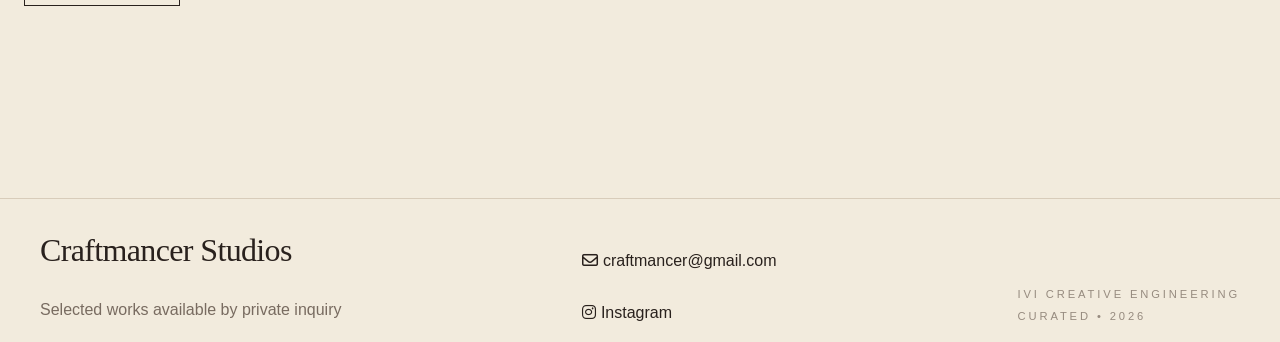
==== commit 54d09461: "simple editorial adition" ====
--- a/index.html
+++ b/index.html
@@ -322,7 +322,7 @@
                 </p>
 
                 <h2 id="collection-title">
-                    Works
+                    Body of Works
                 </h2>
 
             </header>
